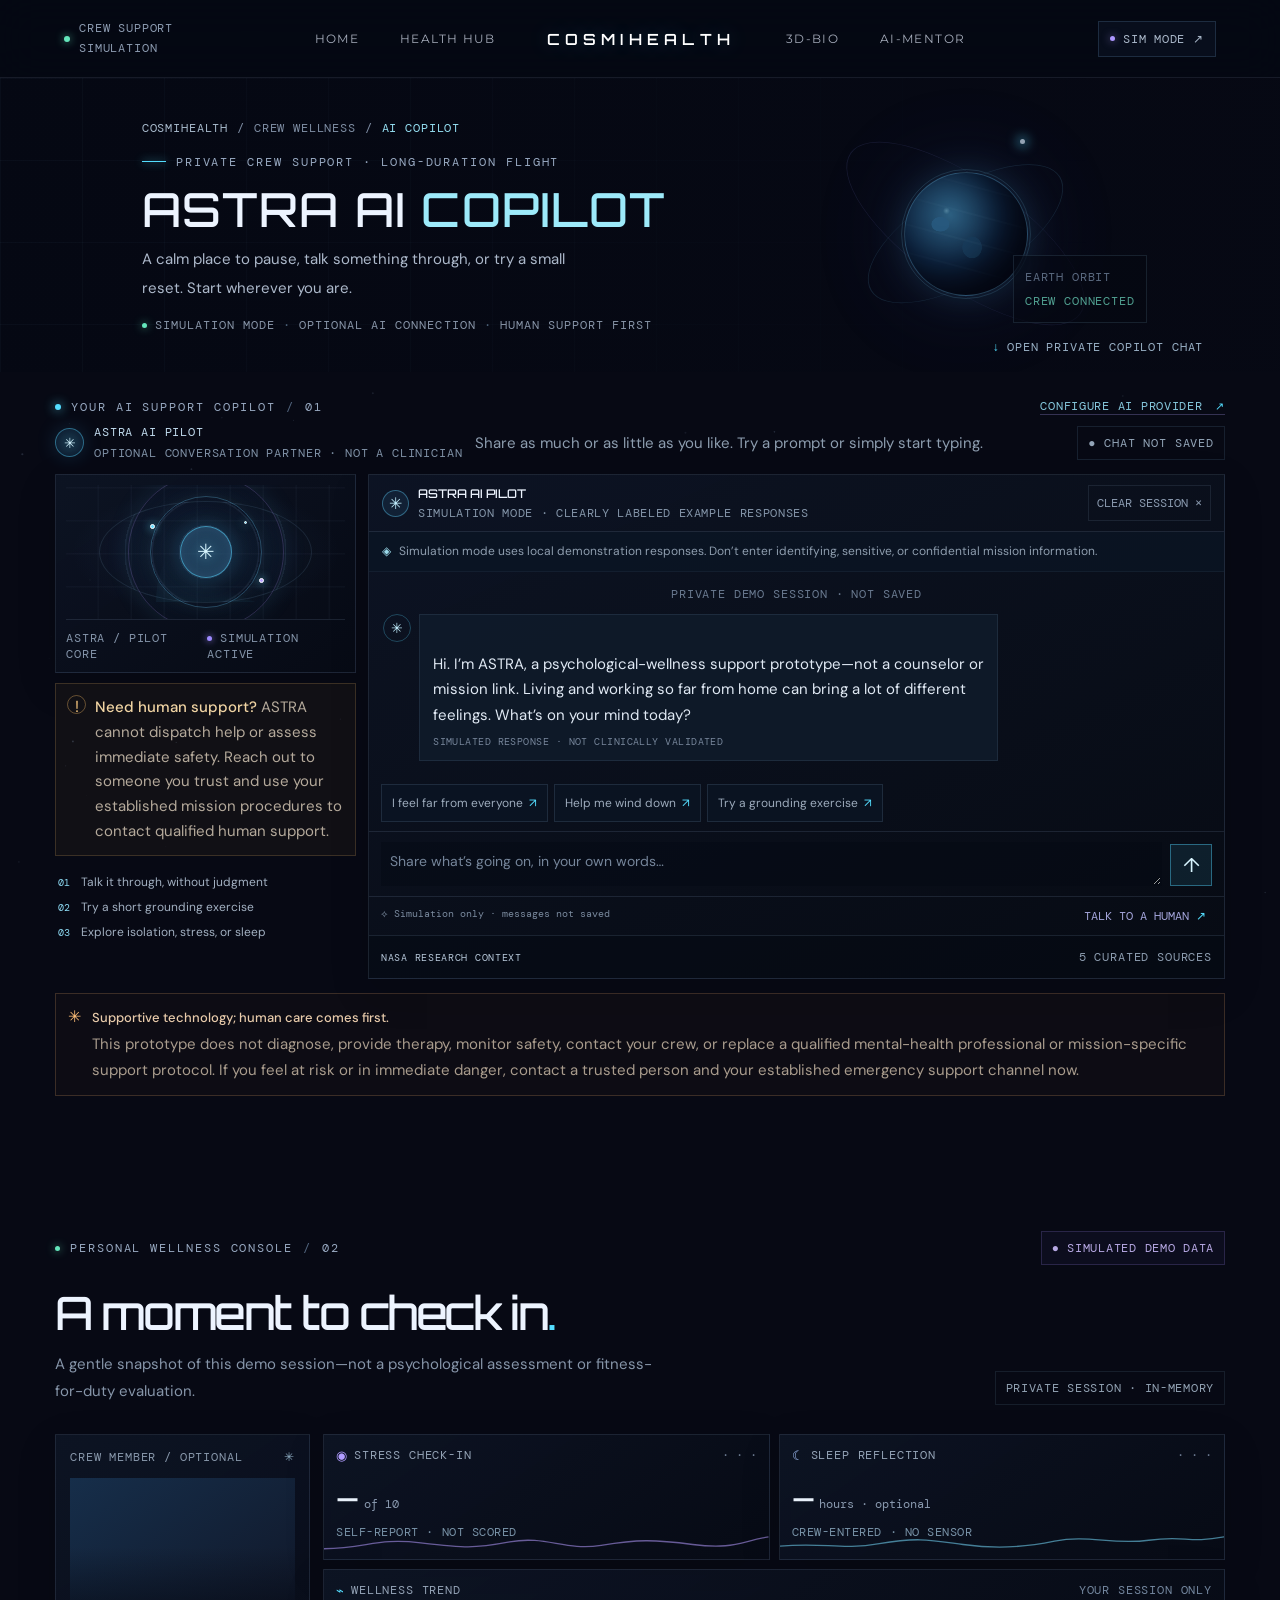
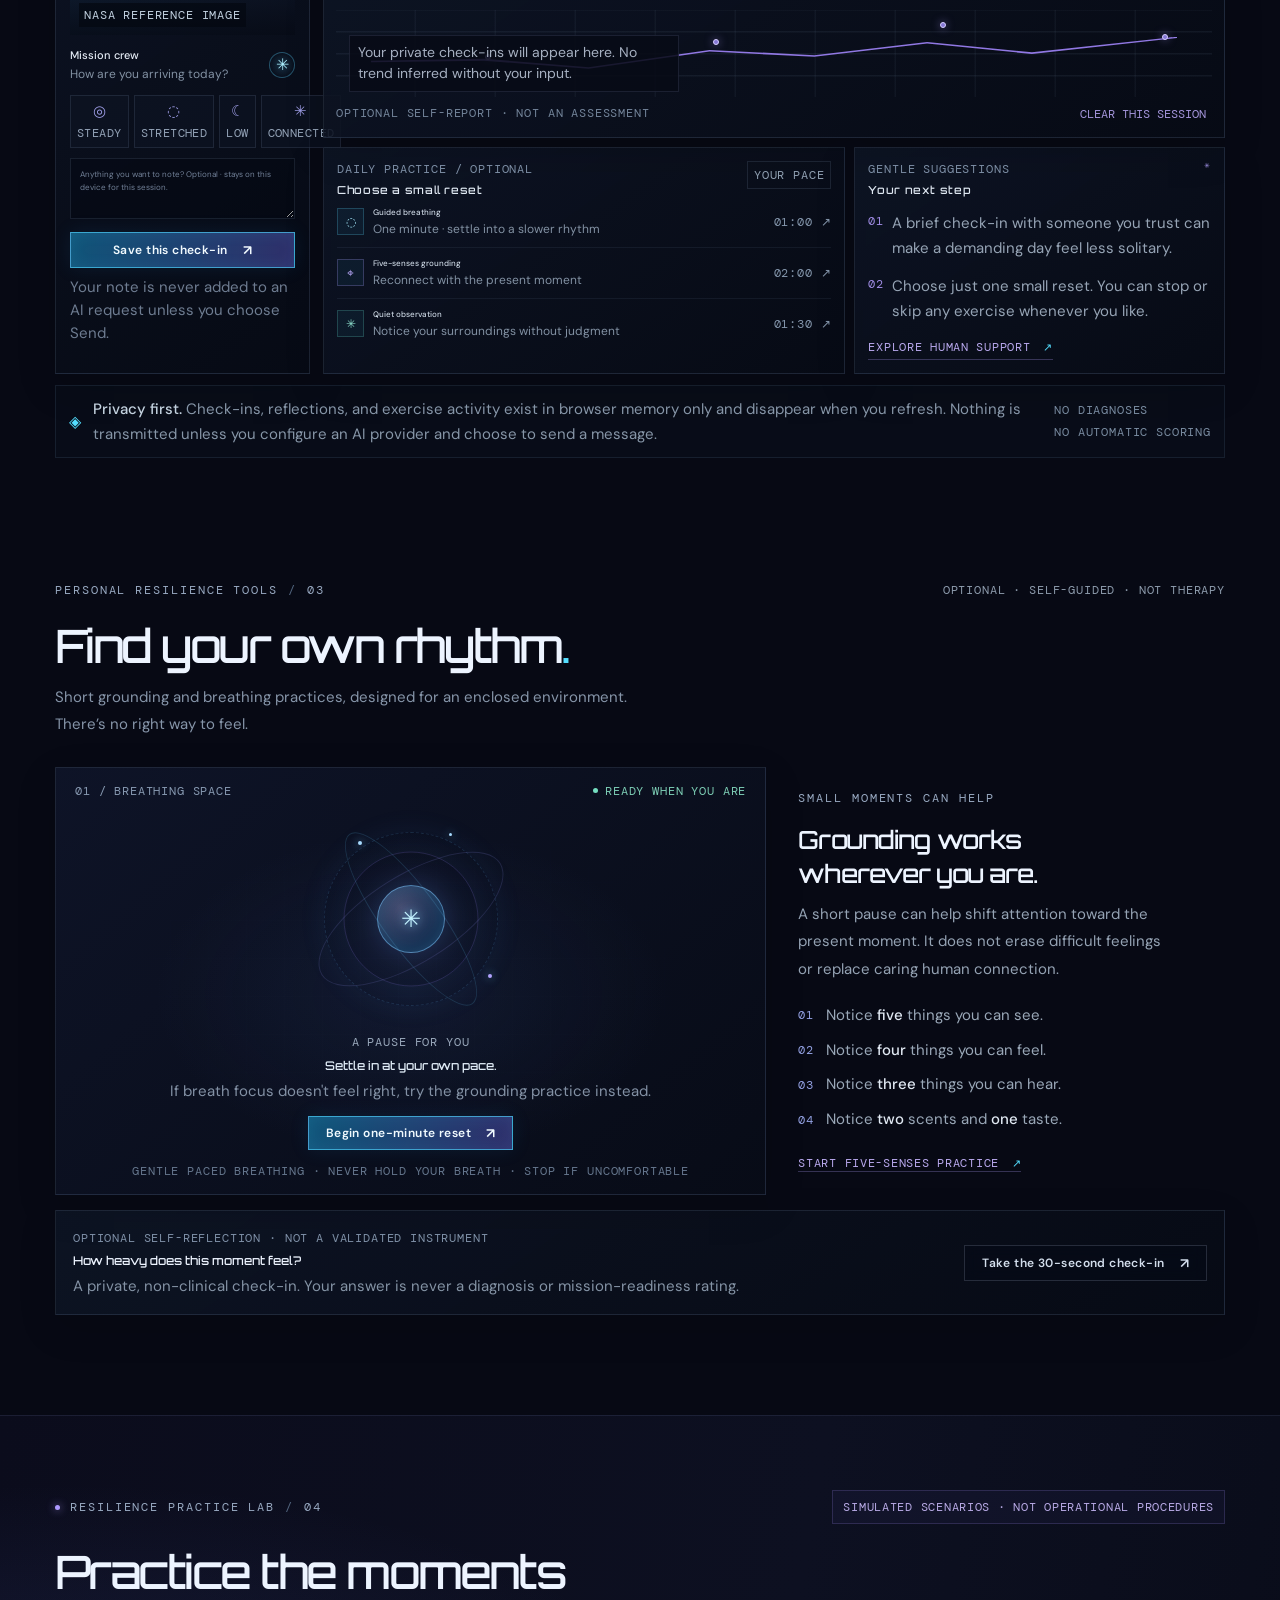
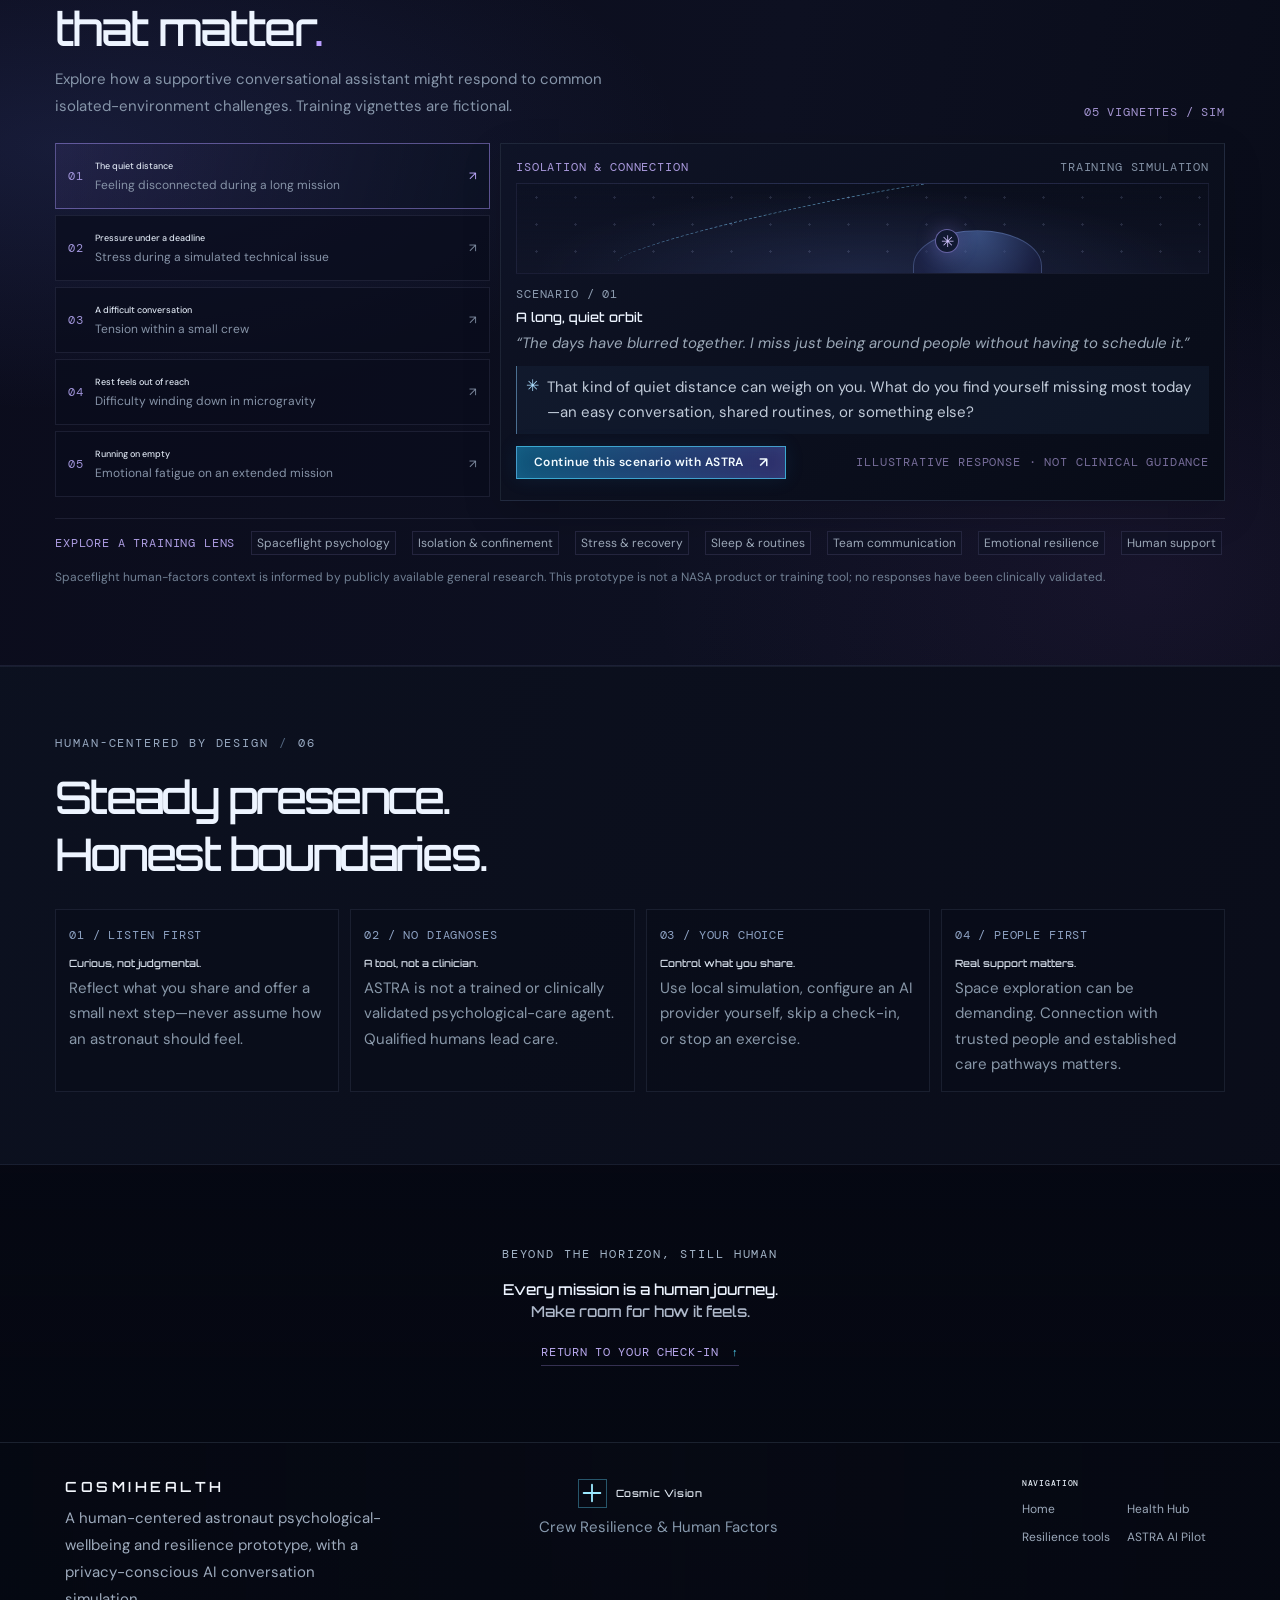
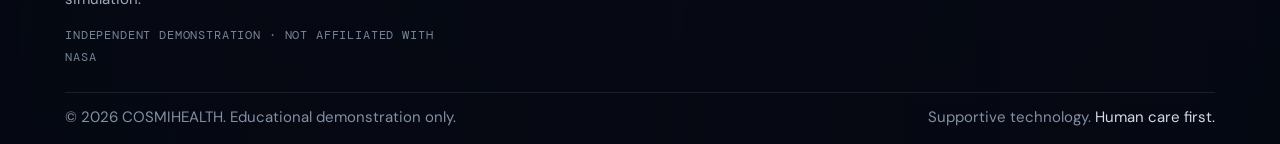
==== ai-men.html @ d3296aca "Add files via upload" ====
<!doctype html>
<html lang="en">
  <head>
    <meta charset="utf-8" />
    <meta name="viewport" content="width=device-width, initial-scale=1" />
    <meta name="theme-color" content="#070914" />
    <meta
      name="description"
      content="COSMIHEALTH — a private, simulation-first astronaut wellbeing and psychological resilience prototype."
    />
    <title>COSMIHEALTH — Crew Resilience Systems</title>
    <link rel="preconnect" href="https://fonts.googleapis.com" />
    <link rel="preconnect" href="https://fonts.gstatic.com" crossorigin />
    <link
      href="https://fonts.googleapis.com/css2?family=DM+Mono:wght@400;500&family=DM+Sans:wght@400;500;600;700&family=Montserrat:wght@400;500;600;700&family=Orbitron:wght@400;500;600;700&display=swap"
      rel="stylesheet"
    />
    <link rel="stylesheet" href="ai-men.css" />
    <script defer src="app.js"></script>
  </head>
  <body>
    <canvas class="starfield" id="starfield" aria-hidden="true"></canvas>
    <header class="topbar">
      <div class="top-status">
        <span class="status-orb"></span><span class="mono">CREW SUPPORT<br />SIMULATION</span>
      </div>
      <nav class="top-nav" aria-label="Main navigation">
        <a href="home.html">Home</a>
        <a href="#section-2">Health Hub</a>
        <a class="brand-logo" href="#section-1" aria-label="COSMIHEALTH home">COSMIHEALTH</a>
        <a href="#hologram">3D-Bio</a>
        <a href="#agents">AI-MENTOR</a>
      </nav>
      <button
        class="api-status"
        id="api-settings"
        type="button"
        aria-label="Configure AI pilot connection"
      >
        <span class="api-status-dot"></span><span id="api-status-text">SIM MODE</span
        ><span class="mono">↗</span>
      </button>
      <button class="menu-toggle" aria-expanded="false" aria-label="Open navigation">☰</button>
    </header>

    <main>
      <section class="hero subpage-hero" id="section-1" aria-labelledby="hero-heading">
        <video
          class="hero-video"
          autoplay
          muted
          loop
          playsinline
          preload="metadata"
          poster="https://images.unsplash.com/photo-1446776811953-b23d57bd21aa?auto=format&amp;fit=crop&amp;w=2200&amp;q=85"
          aria-label="Earth seen from the International Space Station"
        >
          <source
            src="https://images-assets.nasa.gov/video/Earth%20Views%20from%20the%20International%20Space%20Station/Earth%20Views%20from%20the%20International%20Space%20Station~preview.mp4"
            type="video/mp4"
          />
        </video>
        <div class="hero-overlay"></div>
        <div class="hero-grid"></div>
        <div class="hero-copy subpage-hero-copy">
          <div class="hero-breadcrumb mono">
            <a href="#section-1">COSMIHEALTH</a><span>/</span><span>CREW WELLNESS</span
            ><span>/</span><span>AI COPILOT</span>
          </div>
          <div class="eyebrow">
            <span class="eyebrow-line"></span> PRIVATE CREW SUPPORT · LONG-DURATION FLIGHT
          </div>
          <h1 id="hero-heading">ASTRA AI <span>COPILOT</span></h1>
          <p>
            A calm place to pause, talk something through, or try a small reset. Start wherever you
            are.
          </p>
          <div class="hero-disclaimer">
            <span class="tiny-live"></span> SIMULATION MODE <i>·</i> OPTIONAL AI CONNECTION
            <i>·</i> HUMAN SUPPORT FIRST
          </div>
        </div>
        <div class="hero-orbit-art" aria-hidden="true">
          <div class="hero-orbit hero-orbit-a"></div>
          <div class="hero-orbit hero-orbit-b"></div>
          <div class="hero-planet"><span></span></div>
          <i class="hero-satellite"></i>
          <div class="orbit-readout mono">EARTH ORBIT<br /><strong>CREW CONNECTED</strong></div>
        </div>
        <a class="hero-go-chat mono" href="#agents"><span>↓</span> OPEN PRIVATE COPILOT CHAT</a>
      </section>

      <section class="agents-section section-wrap" id="agents" aria-labelledby="agents-heading">
        <div class="section-top">
          <div class="eyebrow">
            <span class="ai-pulse"></span> YOUR AI SUPPORT COPILOT
            <span class="eyebrow-slash">/</span> 01
          </div>
          <button class="text-link api-link" id="configure-ai">
            CONFIGURE AI PROVIDER <span>↗</span>
          </button>
        </div>
        <div class="copilot-heading">
          <div class="pilot-brand">
            <span class="pilot-icon">✳</span
            ><span class="mono"
              >ASTRA AI PILOT <small>OPTIONAL CONVERSATION PARTNER · NOT A CLINICIAN</small></span
            >
          </div>
          <p>Share as much or as little as you like. Try a prompt or simply start typing.</p>
          <span class="mono privacy-badge">● CHAT NOT SAVED</span>
        </div>
        <div class="ai-layout">
          <aside class="ai-aside">
            <div class="ai-visual glass-panel">
              <div class="ai-radar">
                <div class="radar-grid"></div>
                <div class="radar-ring radar-a"></div>
                <div class="radar-ring radar-b"></div>
                <div class="radar-sweep"></div>
                <div class="ai-avatar-core"><span>✳</span></div>
                <i class="radar-ping ping-one"></i><i class="radar-ping ping-two"></i
                ><i class="radar-ping ping-three"></i>
              </div>
              <div class="ai-visual-label">
                <span class="mono">ASTRA / PILOT CORE</span
                ><span class="mono"
                  ><i class="core-dot"></i> <span id="pilot-status">SIMULATION ACTIVE</span></span
                >
              </div>
            </div>
            <div class="support-protocol">
              <span class="protocol-icon">!</span>
              <p>
                <strong>Need human support?</strong> ASTRA cannot dispatch help or assess immediate
                safety. Reach out to someone you trust and use your established mission procedures
                to contact qualified human support.
              </p>
            </div>
            <div class="ai-capabilities">
              <span><i>01</i> Talk it through, without judgment</span
              ><span><i>02</i> Try a short grounding exercise</span
              ><span><i>03</i> Explore isolation, stress, or sleep</span>
            </div>
          </aside>
          <div class="chat-panel glass-panel">
            <div class="chat-header">
              <div class="chat-identity">
                <span class="chat-icon">✳</span
                ><span
                  ><b>ASTRA AI PILOT</b
                  ><small id="chat-mode-label">SIMULATION MODE · SAMPLE RESPONSES</small></span
                >
              </div>
              <button class="history-button" id="clear-chat" type="button" title="Clear chat">
                CLEAR SESSION ×
              </button>
            </div>
            <div class="chat-safety-banner" id="chat-safety-banner">
              <span>◈</span> Local simulation only. Don’t include identifying or confidential
              mission information.
            </div>
            <div
              class="chat-messages"
              id="chat-messages"
              role="log"
              aria-live="polite"
              aria-relevant="additions text"
            >
              <div class="chat-time mono">PRIVATE DEMO SESSION · NOT SAVED</div>
              <div class="chat-message assistant-message">
                <span class="message-avatar">✳</span>
                <div class="message-bubble">
                  <p>
                    Hi. I’m ASTRA, a psychological-wellness support prototype—not a counselor or
                    mission link. Living and working so far from home can bring a lot of different
                    feelings. What’s on your mind today?
                  </p>
                  <span class="message-meta">SIMULATED RESPONSE · NOT CLINICALLY VALIDATED</span>
                </div>
              </div>
            </div>
            <div class="quick-prompts">
              <button type="button" data-prompt="I've been feeling isolated lately.">
                I feel far from everyone <span>↗</span></button
              ><button type="button" data-prompt="I'd like help unwinding before sleep.">
                Help me wind down <span>↗</span></button
              ><button type="button" data-prompt="Can you guide a short grounding exercise?">
                Try a grounding exercise <span>↗</span>
              </button>
            </div>
            <form class="chat-form" id="chat-form">
              <label class="sr-only" for="chat-input">Message the ASTRA AI Pilot</label
              ><textarea
                id="chat-input"
                maxlength="1200"
                rows="1"
                placeholder="Share what’s going on, in your own words…"
                required
              ></textarea
              ><button type="submit" class="send-button" aria-label="Send message">↑</button>
            </form>
            <div class="chat-bottom">
              <span
                >⟡ <span id="provider-disclosure">Simulation only · messages not saved</span></span
              ><button type="button" id="chat-support">TALK TO A HUMAN <span>↗</span></button>
            </div>
            <details class="nasa-library" id="nasa-library">
              <summary>
                <span>NASA RESEARCH CONTEXT</span>
                <span class="nasa-library-count mono">5 CURATED SOURCES</span>
              </summary>
              <p>
                Curated summaries of public NASA research pages, not a live NASA search. Relevant
                sources are shared with your configured AI provider only in live mode. ASTRA is an
                independent prototype, not affiliated with or endorsed by NASA.
              </p>
              <div id="nasa-library-sources" class="nasa-library-sources"></div>
            </details>
          </div>
        </div>
        <div class="care-boundary">
          <span class="care-boundary-icon">✳</span>
          <div>
            <b>Supportive technology; human care comes first.</b>
            <p>
              This prototype does not diagnose, provide therapy, monitor safety, contact your crew,
              or replace a qualified mental-health professional or mission-specific support
              protocol. If you feel at risk or in immediate danger, contact a trusted person and
              your established emergency support channel now.
            </p>
          </div>
        </div>
      </section>

      <section class="overview-section section-wrap" id="section-2" aria-labelledby="hub-heading">
        <div class="section-top">
          <div class="eyebrow">
            <span class="live-pulse"></span> PERSONAL WELLNESS CONSOLE
            <span class="eyebrow-slash">/</span> 02
          </div>
          <span class="demo-chip mono">● SIMULATED DEMO DATA</span>
        </div>
        <div class="heading-row">
          <div>
            <h2 id="hub-heading">A moment to check in<span class="cyan">.</span></h2>
            <p class="section-summary">
              A gentle snapshot of this demo session—not a psychological assessment or
              fitness-for-duty evaluation.
            </p>
          </div>
          <span class="record-badge mono">PRIVATE SESSION · IN-MEMORY</span>
        </div>

        <div class="dashboard">
          <aside class="crew-panel glass-panel">
            <div class="panel-top">
              <span class="mono">CREW MEMBER / OPTIONAL</span><span class="crosshair">✳</span>
            </div>
            <div class="crew-photo">
              <img
                src="https://images-assets.nasa.gov/image/iss072e189112/iss072e189112~large.jpg"
                alt="NASA reference image of an astronaut aboard the International Space Station"
                loading="lazy"
              /><span class="photo-credit mono">NASA REFERENCE IMAGE</span>
            </div>
            <div class="crew-caption">
              <div><b>Mission crew</b><span>How are you arriving today?</span></div>
              <span class="crew-token">✳</span>
            </div>
            <div class="mood-picker" role="group" aria-label="Optional private mood check-in">
              <button
                type="button"
                data-mood="steady"
                aria-pressed="false"
                aria-label="Feeling steady"
              >
                <span>◎</span><small>STEADY</small>
              </button>
              <button
                type="button"
                data-mood="stretched"
                aria-pressed="false"
                aria-label="Feeling stretched"
              >
                <span>◌</span><small>STRETCHED</small>
              </button>
              <button type="button" data-mood="low" aria-pressed="false" aria-label="Feeling low">
                <span>☾</span><small>LOW</small>
              </button>
              <button
                type="button"
                data-mood="connected"
                aria-pressed="false"
                aria-label="Feeling connected"
              >
                <span>✳</span><small>CONNECTED</small>
              </button>
            </div>
            <label class="sr-only" for="checkin-note">Optional note for this session</label>
            <textarea
              class="checkin-note"
              id="checkin-note"
              maxlength="160"
              placeholder="Anything you want to note? Optional · stays on this device for this session."
            ></textarea>
            <button class="button button-main checkin-submit" id="save-checkin" type="button">
              Save this check-in <span>↗</span>
            </button>
            <p class="panel-footnote">
              Your note is never added to an AI request unless you choose Send.
            </p>
          </aside>

          <div class="dashboard-main">
            <div class="metric-grid">
              <article class="metric-card">
                <div class="metric-top">
                  <span class="metric-icon violet">◉</span><span class="mono">STRESS CHECK-IN</span
                  ><span class="metric-menu">· · ·</span>
                </div>
                <div class="metric-reading">
                  <strong id="stress-reading">—</strong><span>of 10</span>
                </div>
                <div class="metric-status" id="stress-status">SELF-REPORT · NOT SCORED</div>
                <div class="metric-spark spark-violet">
                  <svg viewBox="0 0 170 34" preserveAspectRatio="none" aria-hidden="true">
                    <path
                      d="M0 22 C17 21 20 9 37 15 S57 22 71 14 S92 25 106 18 S126 11 141 17 S159 14 170 8"
                    />
                  </svg>
                </div>
              </article>
              <article class="metric-card">
                <div class="metric-top">
                  <span class="metric-icon cyan">☾</span><span class="mono">SLEEP REFLECTION</span
                  ><span class="metric-menu">· · ·</span>
                </div>
                <div class="metric-reading">
                  <strong id="sleep-reading">—</strong><span>hours · optional</span>
                </div>
                <div class="metric-status">CREW-ENTERED · NO SENSOR</div>
                <div class="metric-spark">
                  <svg viewBox="0 0 170 34" preserveAspectRatio="none" aria-hidden="true">
                    <path
                      d="M0 19 C17 14 23 24 38 16 S58 12 70 17 S92 21 105 13 S127 18 141 12 S156 16 170 8"
                    />
                  </svg>
                </div>
              </article>
              <article class="metric-card metric-card-wide">
                <div class="metric-top">
                  <span class="metric-icon aqua">⌁</span><span class="mono">WELLNESS TREND</span
                  ><span class="mono metric-label">YOUR SESSION ONLY</span>
                </div>
                <div class="wellness-graphic">
                  <span class="trend-line"></span><span class="trend-point point-1"></span
                  ><span class="trend-point point-2"></span><span class="trend-point point-3"></span
                  ><span class="trend-point point-4"></span
                  ><svg
                    class="checkin-trend-svg"
                    viewBox="0 0 100 48"
                    preserveAspectRatio="none"
                    role="img"
                    aria-label="Optional self-reported reflection over this session"
                  ></svg>
                  <div class="trend-empty" id="trend-empty">
                    Your private check-ins will appear here. No trend inferred without your input.
                  </div>
                  <div
                    class="mood-history"
                    id="mood-history"
                    aria-label="Your optional check-in history this session"
                  ></div>
                </div>
                <div class="trend-footer mono">
                  <span>OPTIONAL SELF-REPORT · NOT AN ASSESSMENT</span
                  ><button type="button" id="clear-checkins">CLEAR THIS SESSION</button>
                </div>
              </article>
            </div>
            <div class="dashboard-bottom">
              <article class="glass-panel exercise-card">
                <div class="panel-top">
                  <div>
                    <span class="mono small-kicker">DAILY PRACTICE / OPTIONAL</span>
                    <h3>Choose a small reset</h3>
                  </div>
                  <span class="exercise-day mono">YOUR PACE</span>
                </div>
                <button class="exercise-row" data-exercise="breathing">
                  <span class="exercise-symbol breathing-symbol">◌</span
                  ><span
                    ><b>Guided breathing</b
                    ><small>One minute · settle into a slower rhythm</small></span
                  ><span class="exercise-time mono">01:00 ↗</span></button
                ><button class="exercise-row" data-exercise="grounding">
                  <span class="exercise-symbol grounding-symbol">⌖</span
                  ><span
                    ><b>Five-senses grounding</b
                    ><small>Reconnect with the present moment</small></span
                  ><span class="exercise-time mono">02:00 ↗</span></button
                ><button class="exercise-row" data-exercise="mindful">
                  <span class="exercise-symbol mindful-symbol">✳</span
                  ><span
                    ><b>Quiet observation</b
                    ><small>Notice your surroundings without judgment</small></span
                  ><span class="exercise-time mono">01:30 ↗</span>
                </button>
              </article>
              <article class="glass-panel rec-card">
                <div class="panel-top">
                  <div>
                    <span class="mono small-kicker">GENTLE SUGGESTIONS</span>
                    <h3>Your next step</h3>
                  </div>
                  <span class="recommend-icon">✳</span>
                </div>
                <div class="recommend-item">
                  <span class="recommend-index mono">01</span>
                  <p>
                    A brief check-in with someone you trust can make a demanding day feel less
                    solitary.
                  </p>
                </div>
                <div class="recommend-item">
                  <span class="recommend-index mono">02</span>
                  <p>
                    Choose just one small reset. You can stop or skip any exercise whenever you
                    like.
                  </p>
                </div>
                <button class="text-link" data-action="support">
                  EXPLORE HUMAN SUPPORT <span>↗</span>
                </button>
              </article>
            </div>
          </div>
        </div>
        <div class="privacy-bar">
          <span class="privacy-icon">◈</span>
          <p>
            <strong>Privacy first.</strong> Check-ins, reflections, and exercise activity exist in
            browser memory only and disappear when you refresh. Nothing is transmitted unless you
            configure an AI provider and choose to send a message.
          </p>
          <span class="mono">NO DIAGNOSES<br />NO AUTOMATIC SCORING</span>
        </div>
      </section>

      <section class="hologram-section section-wrap" id="hologram" aria-labelledby="tools-heading">
        <div class="section-top">
          <div class="eyebrow">
            PERSONAL RESILIENCE TOOLS <span class="eyebrow-slash">/</span> 03
          </div>
          <span class="mono demo-note">OPTIONAL · SELF-GUIDED · NOT THERAPY</span>
        </div>
        <div class="heading-row">
          <div>
            <h2 id="tools-heading">Find your own rhythm<span class="cyan">.</span></h2>
            <p class="section-summary">
              Short grounding and breathing practices, designed for an enclosed environment. There’s
              no right way to feel.
            </p>
          </div>
        </div>
        <div class="tool-layout">
          <article class="breathing-stage glass-panel" id="breathing-stage">
            <div class="stage-label mono">
              <span>01 / BREATHING SPACE</span
              ><span class="stage-live"><i></i> READY WHEN YOU ARE</span>
            </div>
            <div class="breath-visual" id="breath-visual" aria-hidden="true">
              <div class="breath-ring ring-outer"></div>
              <div class="breath-ring ring-mid"></div>
              <div class="breath-core"><span class="breath-symbol">✳</span></div>
              <div class="breath-orbit breath-orbit-one"></div>
              <div class="breath-orbit breath-orbit-two"></div>
              <span class="breath-star star-one"></span><span class="breath-star star-two"></span
              ><span class="breath-star star-three"></span>
            </div>
            <div class="breath-guidance" aria-live="polite">
              <span class="mono" id="breath-phase">A PAUSE FOR YOU</span
              ><strong id="breath-instruction">Settle in at your own pace.</strong>
              <p id="breath-detail">
                If breath focus doesn't feel right, try the grounding practice instead.
              </p>
            </div>
            <div class="stage-controls">
              <button class="button button-main" id="breath-start">
                Begin one-minute reset <span>↗</span></button
              ><button class="button button-ghost hidden" id="breath-stop">
                End practice <span>×</span>
              </button>
            </div>
            <p class="stage-note mono">
              GENTLE PACED BREATHING · NEVER HOLD YOUR BREATH · STOP IF UNCOMFORTABLE
            </p>
          </article>
          <article class="exercise-info">
            <div class="eyebrow">SMALL MOMENTS CAN HELP</div>
            <h3>Grounding works<br />wherever you are.</h3>
            <p>
              A short pause can help shift attention toward the present moment. It does not erase
              difficult feelings or replace caring human connection.
            </p>
            <div class="grounding-steps">
              <div>
                <span class="mono">01</span>
                <p>Notice <b>five</b> things you can see.</p>
              </div>
              <div>
                <span class="mono">02</span>
                <p>Notice <b>four</b> things you can feel.</p>
              </div>
              <div>
                <span class="mono">03</span>
                <p>Notice <b>three</b> things you can hear.</p>
              </div>
              <div>
                <span class="mono">04</span>
                <p>Notice <b>two</b> scents and <b>one</b> taste.</p>
              </div>
            </div>
            <button class="text-link" data-exercise="grounding">
              START FIVE-SENSES PRACTICE <span>↗</span>
            </button>
          </article>
        </div>
        <div class="selfcheck-card glass-panel">
          <div>
            <span class="mono small-kicker"
              >OPTIONAL SELF-REFLECTION · NOT A VALIDATED INSTRUMENT</span
            >
            <h3>How heavy does this moment feel?</h3>
            <p>
              A private, non-clinical check-in. Your answer is never a diagnosis or
              mission-readiness rating.
            </p>
          </div>
          <button class="button button-ghost" id="open-selfcheck">
            Take the 30-second check-in <span>↗</span>
          </button>
        </div>
      </section>

      <section class="training-section" id="training">
        <div class="training-bg"></div>
        <div class="section-wrap training-content">
          <div class="section-top">
            <div class="eyebrow">
              <span class="live-pulse violet-pulse"></span> RESILIENCE PRACTICE LAB
              <span class="eyebrow-slash">/</span> 04
            </div>
            <span class="mono demo-chip">SIMULATED SCENARIOS · NOT OPERATIONAL PROCEDURES</span>
          </div>
          <div class="heading-row">
            <div>
              <h2>Practice the moments<br />that matter<span class="lavender">.</span></h2>
              <p class="section-summary">
                Explore how a supportive conversational assistant might respond to common
                isolated-environment challenges. Training vignettes are fictional.
              </p>
            </div>
            <span class="mono training-count">05 VIGNETTES / SIM</span>
          </div>
          <div class="training-layout">
            <div
              class="scenario-list"
              role="tablist"
              aria-label="Choose a simulated training scenario"
            >
              <button
                class="scenario-card selected"
                role="tab"
                aria-selected="true"
                data-scenario="isolation"
              >
                <span class="scenario-num mono">01</span
                ><span class="scenario-main"
                  ><b>The quiet distance</b
                  ><small>Feeling disconnected during a long mission</small></span
                ><span class="scenario-arrow">↗</span>
              </button>
              <button
                class="scenario-card"
                role="tab"
                aria-selected="false"
                data-scenario="emergency"
              >
                <span class="scenario-num mono">02</span
                ><span class="scenario-main"
                  ><b>Pressure under a deadline</b
                  ><small>Stress during a simulated technical issue</small></span
                ><span class="scenario-arrow">↗</span>
              </button>
              <button
                class="scenario-card"
                role="tab"
                aria-selected="false"
                data-scenario="conflict"
              >
                <span class="scenario-num mono">03</span
                ><span class="scenario-main"
                  ><b>A difficult conversation</b><small>Tension within a small crew</small></span
                ><span class="scenario-arrow">↗</span>
              </button>
              <button class="scenario-card" role="tab" aria-selected="false" data-scenario="sleep">
                <span class="scenario-num mono">04</span
                ><span class="scenario-main"
                  ><b>Rest feels out of reach</b
                  ><small>Difficulty winding down in microgravity</small></span
                ><span class="scenario-arrow">↗</span>
              </button>
              <button
                class="scenario-card"
                role="tab"
                aria-selected="false"
                data-scenario="fatigue"
              >
                <span class="scenario-num mono">05</span
                ><span class="scenario-main"
                  ><b>Running on empty</b
                  ><small>Emotional fatigue on an extended mission</small></span
                ><span class="scenario-arrow">↗</span>
              </button>
            </div>
            <article
              class="scenario-detail glass-panel"
              id="scenario-detail"
              role="tabpanel"
              aria-live="polite"
            >
              <div class="scenario-detail-top mono">
                <span id="scenario-tag">ISOLATION & CONNECTION</span
                ><span>TRAINING SIMULATION</span>
              </div>
              <div class="scenario-illustration">
                <span class="scenario-planet"></span><span class="scenario-signal"></span
                ><span class="scenario-person">✳</span>
              </div>
              <div class="scenario-text">
                <span class="mono">SCENARIO / <span id="scenario-number">01</span></span>
                <h3 id="scenario-title">A long, quiet orbit</h3>
                <p id="scenario-description">
                  “The days have blurred together. I miss just being around people without having to
                  schedule it.”
                </p>
              </div>
              <div class="response-preview">
                <span class="assistant-mark">✳</span>
                <p id="scenario-response">
                  That kind of quiet distance can weigh on you. What do you find yourself missing
                  most today—an easy conversation, shared routines, or something else?
                </p>
              </div>
              <div class="scenario-actions">
                <button class="button button-main" id="try-scenario">
                  Continue this scenario with ASTRA <span>↗</span></button
                ><span class="mono scenario-warning"
                  >ILLUSTRATIVE RESPONSE · NOT CLINICAL GUIDANCE</span
                >
              </div>
            </article>
          </div>
          <div class="training-topics">
            <span class="mono">EXPLORE A TRAINING LENS</span
            ><button type="button" data-topic="spaceflight">Spaceflight psychology</button
            ><button type="button" data-topic="isolation">Isolation &amp; confinement</button
            ><button type="button" data-topic="stress">Stress &amp; recovery</button
            ><button type="button" data-topic="sleep">Sleep &amp; routines</button
            ><button type="button" data-topic="team">Team communication</button
            ><button type="button" data-topic="resilience">Emotional resilience</button
            ><button type="button" data-topic="support">Human support</button>
          </div>
          <p class="training-citation">
            Spaceflight human-factors context is informed by publicly available general research.
            This prototype is not a NASA product or training tool; no responses have been clinically
            validated.
          </p>
        </div>
      </section>

      <section class="principles-section">
        <div class="section-wrap principles-wrap">
          <div class="eyebrow">
            HUMAN-CENTERED BY DESIGN <span class="eyebrow-slash">/</span> 06
          </div>
          <h2>Steady presence.<br />Honest boundaries.</h2>
          <div class="principles-grid">
            <article>
              <span class="mono">01 / LISTEN FIRST</span>
              <h3>Curious, not judgmental.</h3>
              <p>
                Reflect what you share and offer a small next step—never assume how an astronaut
                should feel.
              </p>
            </article>
            <article>
              <span class="mono">02 / NO DIAGNOSES</span>
              <h3>A tool, not a clinician.</h3>
              <p>
                ASTRA is not a trained or clinically validated psychological-care agent. Qualified
                humans lead care.
              </p>
            </article>
            <article>
              <span class="mono">03 / YOUR CHOICE</span>
              <h3>Control what you share.</h3>
              <p>
                Use local simulation, configure an AI provider yourself, skip a check-in, or stop an
                exercise.
              </p>
            </article>
            <article>
              <span class="mono">04 / PEOPLE FIRST</span>
              <h3>Real support matters.</h3>
              <p>
                Space exploration can be demanding. Connection with trusted people and established
                care pathways matters.
              </p>
            </article>
          </div>
        </div>
      </section>

      <section class="mission-close">
        <div class="mission-close-bg"></div>
        <div>
          <span class="eyebrow">BEYOND THE HORIZON, STILL HUMAN</span>
          <p>Every mission is a human journey.<br /><span>Make room for how it feels.</span></p>
          <a href="#section-2" class="text-link">RETURN TO YOUR CHECK-IN <span>↑</span></a>
        </div>
      </section>
    </main>

    <footer class="site-footer">
      <video
        class="footer-bg-media"
        autoplay
        muted
        loop
        playsinline
        preload="none"
        poster="https://images.unsplash.com/photo-1462331940025-496dfbfc7564?auto=format&amp;fit=crop&amp;w=2022&amp;q=85"
        aria-label="NASA imagery of Earth from orbit"
      >
        <source
          src="https://images-assets.nasa.gov/video/Earth%20Views%20from%20the%20International%20Space%20Station/Earth%20Views%20from%20the%20International%20Space%20Station~small.mp4"
          type="video/mp4"
        />
      </video>
      <div class="footer-dark-overlay"></div>
      <div class="footer-container">
        <div class="footer-content-row">
          <div class="footer-col footer-left">
            <h3 class="footer-logo">COSMIHEALTH</h3>
            <p class="footer-desc">
              A human-centered astronaut psychological-wellbeing and resilience prototype, with a
              privacy-conscious AI conversation simulation.
            </p>
            <span class="footer-unaffiliated mono"
              >INDEPENDENT DEMONSTRATION · NOT AFFILIATED WITH NASA</span
            >
          </div>
          <div class="footer-col footer-center">
            <div class="footer-emblem">
              <div class="medical-star-icon">
                <svg
                  width="20"
                  height="20"
                  viewBox="0 0 24 24"
                  fill="none"
                  stroke="currentColor"
                  stroke-width="2.2"
                  stroke-linecap="round"
                  stroke-linejoin="round"
                  aria-hidden="true"
                >
                  <path d="M12 2v20M2 12h20"></path>
                </svg>
              </div>
              <span class="emblem-title">Cosmic Vision</span>
            </div>
            <p class="emblem-sub">Crew Resilience &amp; Human Factors</p>
          </div>
          <div class="footer-col footer-right">
            <div class="footer-nav-group">
              <h4>Navigation</h4>
              <ul>
                <li><a href="#section-1">Home</a></li>
                <li><a href="#section-2">Health Hub</a></li>
                <li><a href="#hologram">Resilience tools</a></li>
                <li><a href="#agents">ASTRA AI Pilot</a></li>
              </ul>
            </div>
          </div>
        </div>
        <div class="footer-divider"></div>
        <div class="footer-bottom-row">
          <p class="footer-copy">&copy; 2026 COSMIHEALTH. Educational demonstration only.</p>
          <p class="footer-team">Supportive technology. <span>Human care first.</span></p>
        </div>
      </div>
    </footer>

    <dialog class="app-dialog" id="app-dialog" aria-labelledby="dialog-title">
      <div class="dialog-top">
        <span class="dialog-kicker mono" id="dialog-kicker">OPTIONAL PRACTICE</span
        ><button class="dialog-close" type="button" aria-label="Close dialog">×</button>
      </div>
      <div id="dialog-content"></div>
    </dialog>
    <div class="toast-region" id="toast-region" aria-live="polite"></div>
  </body>
</html>
---- ai-men.css ----
:root {
  color-scheme: dark;
  --void: #070914;
  --navy: #0a1020;
  --panel: rgba(13, 19, 34, 0.82);
  --cyan: #54deff;
  --blue: #70a9ff;
  --violet: #ad97ff;
  --purple: #7d68d1;
  --ink: #edf4ff;
  --muted: #91a1b5;
  --quiet: #61728a;
  --line: rgba(161, 192, 230, 0.13);
  --mono: "DM Mono", monospace;
  --display: "Orbitron", sans-serif;
  --body: "DM Sans", sans-serif;
}

* {
  box-sizing: border-box;
}
html {
  scroll-behavior: smooth;
  scroll-padding-top: 85px;
  background: var(--void);
}
body {
  margin: 0;
  background: var(--void);
  color: var(--ink);
  font-family: var(--body);
  font-size: 14px;
  -webkit-font-smoothing: antialiased;
}
button,
textarea,
input {
  font: inherit;
}
button,
a {
  -webkit-tap-highlight-color: transparent;
}
button {
  color: inherit;
}
a {
  color: inherit;
  text-decoration: none;
}
::selection {
  color: var(--void);
  background: var(--cyan);
}
.mono {
  font-family: var(--mono);
  letter-spacing: 0.07em;
}
.sr-only {
  position: absolute;
  width: 1px;
  height: 1px;
  padding: 0;
  margin: -1px;
  overflow: hidden;
  clip: rect(0, 0, 0, 0);
  white-space: nowrap;
  border: 0;
}
.hidden {
  display: none !important;
}
.starfield {
  position: fixed;
  inset: 0;
  z-index: 0;
  width: 100%;
  height: 100%;
  opacity: 0.35;
  pointer-events: none;
}
main,
footer,
.topbar {
  position: relative;
  z-index: 1;
}

/* Navigation */
.topbar {
  position: fixed;
  z-index: 30;
  top: 0;
  display: grid;
  width: 100%;
  height: 78px;
  grid-template-columns: 1fr auto 1fr;
  align-items: center;
  padding: 0 clamp(20px, 5vw, 72px);
  border-bottom: 1px solid rgba(207, 228, 255, 0.09);
  background: rgba(5, 8, 19, 0.76);
  backdrop-filter: blur(20px);
  transition:
    height 0.25s,
    background 0.25s;
}
.topbar.scrolled {
  height: 66px;
  background: rgba(5, 8, 19, 0.96);
}
.top-status {
  display: flex;
  align-items: center;
  gap: 9px;
  color: #8c9bb0;
  font-size: 12px;
  line-height: 1.65;
}
.status-orb,
.tiny-live,
.live-pulse,
.core-dot {
  width: 6px;
  height: 6px;
  flex: none;
  border-radius: 50%;
  background: #64e6bb;
  box-shadow: 0 0 9px rgba(100, 230, 187, 0.75);
  animation: status-glow 2.4s infinite;
}
.top-nav {
  display: flex;
  justify-content: center;
  align-items: center;
  gap: clamp(18px, 3.2vw, 46px);
  font-family: "Montserrat", sans-serif;
  font-size: 9px;
  letter-spacing: 0.15em;
  text-transform: uppercase;
}
.top-nav > a:not(.brand-logo) {
  position: relative;
  color: rgba(231, 240, 255, 0.71);
  transition: color 0.2s;
}
.top-nav > a:not(.brand-logo):hover {
  color: var(--cyan);
}
.top-nav > a:not(.brand-logo)::after {
  position: absolute;
  right: 0;
  bottom: -7px;
  left: 0;
  height: 1px;
  content: "";
  background: var(--cyan);
  transform: scaleX(0);
  transform-origin: left;
  transition: transform 0.24s;
}
.top-nav > a:not(.brand-logo):hover::after {
  transform: scaleX(1);
}
.brand-logo {
  margin: 0 10px;
  color: #fff;
  font: 600 clamp(12px, 1.2vw, 17px) var(--display);
  letter-spacing: 0.34em;
  text-shadow: 0 0 21px rgba(81, 211, 255, 0.32);
  white-space: nowrap;
}
.api-status {
  display: inline-flex;
  min-width: max-content;
  justify-self: end;
  align-items: center;
  gap: 8px;
  padding: 9px 11px;
  border: 1px solid rgba(118, 166, 209, 0.2);
  background: rgba(10, 17, 31, 0.75);
  color: #aab8ca;
  font: 7px var(--mono);
  letter-spacing: 0.06em;
  cursor: pointer;
  transition:
    border-color 0.2s,
    color 0.2s;
}
.api-status:hover {
  border-color: rgba(83, 219, 255, 0.55);
  color: var(--ink);
}
.api-status-dot {
  width: 5px;
  height: 5px;
  border-radius: 50%;
  background: var(--violet);
  box-shadow: 0 0 8px rgba(173, 151, 255, 0.7);
}
.api-status.connected .api-status-dot {
  background: #64e6bb;
  box-shadow: 0 0 8px #64e6bb;
}
.menu-toggle {
  display: none;
}

/* Landing hero and orbital details */
.hero {
  position: relative;
  display: flex;
  min-height: min(940px, 100svh);
  height: 820px;
  align-items: center;
  overflow: hidden;
  isolation: isolate;
  background: #070914
    url("https://images.unsplash.com/photo-1446776811953-b23d57bd21aa?auto=format&fit=crop&w=2200&q=85")
    center 55% / cover;
}
.hero-video {
  position: absolute;
  z-index: -3;
  inset: 0;
  width: 100%;
  height: 100%;
  object-fit: cover;
  opacity: 0.56;
}
.hero-overlay {
  position: absolute;
  z-index: -2;
  inset: 0;
  background:
    linear-gradient(
      90deg,
      rgba(5, 8, 19, 0.96) 1%,
      rgba(5, 8, 19, 0.85) 32%,
      rgba(5, 8, 19, 0.38) 70%,
      rgba(5, 8, 19, 0.23)
    ),
    linear-gradient(
      0deg,
      var(--void) 0%,
      transparent 28%,
      rgba(5, 8, 19, 0.1) 78%,
      rgba(5, 8, 19, 0.36)
    );
}
.hero-grid {
  position: absolute;
  z-index: -1;
  inset: 0;
  background:
    linear-gradient(rgba(147, 199, 236, 0.035) 1px, transparent 1px),
    linear-gradient(90deg, rgba(147, 199, 236, 0.035) 1px, transparent 1px);
  background-size: 82px 82px;
  mask-image: linear-gradient(90deg, #000, transparent 90%);
}
.hero-copy {
  position: relative;
  width: min(1150px, 100%);
  margin: 45px auto 0;
  padding: 0 35px;
  animation: appear 0.9s cubic-bezier(0.16, 1, 0.3, 1) both;
}
.eyebrow {
  display: flex;
  align-items: center;
  gap: 10px;
  color: #98a9c1;
  font: 8px var(--mono);
  letter-spacing: 0.16em;
}
.eyebrow-line {
  width: 24px;
  height: 1px;
  background: var(--cyan);
  box-shadow: 0 0 8px var(--cyan);
}
.hero-label {
  display: flex;
  gap: 14px;
  margin-top: 37px;
  color: #8394ac;
  font-size: 12px;
}
.hero-label span + span {
  padding-left: 14px;
  border-left: 1px solid rgba(139, 173, 206, 0.23);
  color: #78cee0;
}
.hero h1 {
  margin: 20px 0 19px;
  font: 500 clamp(43px, 6vw, 78px)/1.2 var(--display);
  letter-spacing: -0.06em;
}
.hero h1 span {
  color: #9eacc2;
}
.hero-copy > p {
  max-width: 470px;
  margin: 0;
  color: #adb9cb;
  font-size: 13px;
  line-height: 1.9;
}
.hero-actions {
  display: flex;
  flex-wrap: wrap;
  gap: 12px;
  margin-top: 30px;
}
.button {
  display: inline-flex;
  min-height: 45px;
  align-items: center;
  justify-content: center;
  gap: 15px;
  padding: 0 17px;
  border: 1px solid transparent;
  font-size: 9px;
  font-weight: 600;
  letter-spacing: 0.035em;
  cursor: pointer;
  transition:
    transform 0.2s,
    border-color 0.2s,
    background 0.2s,
    box-shadow 0.2s;
}
.button:hover {
  transform: translateY(-2px);
}
.button span {
  font-size: 14px;
}
.button-main {
  border-color: rgba(81, 214, 255, 0.65);
  background: linear-gradient(105deg, rgba(16, 92, 130, 0.92), rgba(61, 58, 135, 0.74));
  color: #f2fbff;
  box-shadow:
    inset 0 0 15px rgba(75, 204, 255, 0.1),
    0 0 20px rgba(41, 143, 226, 0.1);
}
.button-main:hover {
  border-color: #9beaff;
  box-shadow: 0 0 22px rgba(76, 195, 255, 0.22);
}
.button-ghost {
  border-color: rgba(194, 215, 240, 0.17);
  background: rgba(6, 11, 24, 0.45);
  color: #d3deec;
  backdrop-filter: blur(7px);
}
.button-ghost:hover {
  border-color: rgba(83, 219, 255, 0.42);
  background: rgba(60, 170, 223, 0.08);
}
.hero-disclaimer {
  display: flex;
  flex-wrap: wrap;
  align-items: center;
  gap: 8px;
  margin-top: 41px;
  color: #8794a7;
  font: 7px var(--mono);
  letter-spacing: 0.085em;
}
.hero-disclaimer i {
  color: #4f657c;
  font-style: normal;
}
.tiny-live {
  width: 5px;
  height: 5px;
}
.hero-orbit-art {
  position: absolute;
  top: 51%;
  right: 11%;
  width: min(440px, 38vw);
  aspect-ratio: 1;
  pointer-events: none;
  transform: translateY(-50%);
}
.hero-orbit {
  position: absolute;
  inset: 9%;
  border: 1px solid rgba(110, 198, 246, 0.2);
  border-radius: 50%;
  transform: rotate(-31deg) scaleY(0.42);
}
.hero-orbit-b {
  inset: -2%;
  border-color: rgba(144, 146, 247, 0.18);
  transform: rotate(35deg) scaleY(0.38);
}
.hero-planet {
  position: absolute;
  inset: 27%;
  border: 1px solid rgba(126, 212, 255, 0.35);
  border-radius: 50%;
  background:
    radial-gradient(circle at 34% 31%, rgba(157, 229, 255, 0.58), transparent 3%),
    radial-gradient(ellipse at 29% 42%, #387fb0 0 7%, transparent 7.5%),
    radial-gradient(ellipse at 55% 61%, #245a84 0 10%, transparent 10.5%),
    radial-gradient(circle at 37% 34%, #4089b5, #133357 47%, #091326 73%);
  box-shadow:
    0 0 36px rgba(70, 177, 235, 0.28),
    0 0 112px rgba(85, 94, 206, 0.23),
    inset -23px -17px 38px rgba(2, 4, 12, 0.76);
  animation: planet-glow 7s ease-in-out infinite;
}
.hero-planet::after {
  position: absolute;
  inset: 0;
  content: "";
  border-radius: inherit;
  background: repeating-linear-gradient(
    15deg,
    transparent 0 13px,
    rgba(166, 225, 251, 0.07) 14px 15px,
    transparent 16px 27px
  );
  mask-image: radial-gradient(ellipse at 43% 42%, #000, transparent 79%);
  animation: spin 48s linear infinite;
}
.hero-planet span {
  position: absolute;
  inset: -4px;
  border: 1px solid rgba(133, 217, 255, 0.22);
  border-radius: inherit;
}
.hero-satellite {
  position: absolute;
  top: 15%;
  left: 70%;
  width: 5px;
  height: 5px;
  border-radius: 50%;
  background: #d7ecff;
  box-shadow: 0 0 11px 3px rgba(81, 216, 255, 0.68);
  animation: satellite 18s linear infinite;
}
.orbit-readout {
  position: absolute;
  right: -17%;
  bottom: 17%;
  padding: 9px 11px;
  border: 1px solid rgba(139, 192, 225, 0.2);
  background: rgba(5, 9, 18, 0.64);
  color: #8398b3;
  font-size: 12px;
  line-height: 2;
  backdrop-filter: blur(8px);
}
.orbit-readout strong {
  color: #75e8cc;
  font-weight: 400;
}
.hero-coordinate {
  position: absolute;
  right: 5%;
  bottom: 25px;
  color: rgba(170, 190, 218, 0.46);
  font-size: 7px;
}
.scroll-cue {
  position: absolute;
  bottom: 22px;
  left: 50%;
  display: flex;
  align-items: center;
  gap: 10px;
  color: #8290a4;
  font-size: 7px;
  transform: translateX(-50%);
  white-space: nowrap;
}
.scroll-cue > span {
  position: relative;
  width: 1px;
  height: 21px;
  background: rgba(139, 206, 232, 0.26);
}
.scroll-cue > span::after {
  position: absolute;
  top: 0;
  left: -1px;
  width: 3px;
  height: 7px;
  content: "";
  background: var(--cyan);
  animation: scroll-pulse 1.8s infinite;
}
.subpage-hero {
  height: 294px;
  min-height: 294px;
  margin-top: 78px;
  background-position: center 52%;
}
.subpage-hero .hero-video {
  opacity: 0.43;
}
.subpage-hero .hero-overlay {
  background:
    linear-gradient(90deg, rgba(5, 8, 19, 0.93), rgba(5, 8, 19, 0.65) 53%, rgba(5, 8, 19, 0.3)),
    linear-gradient(0deg, var(--void), transparent 40%);
}
.subpage-hero-copy {
  margin-top: 3px;
  padding: 0 clamp(24px, 6vw, 82px);
}
.hero-breadcrumb {
  display: flex;
  align-items: center;
  gap: 9px;
  margin-bottom: 18px;
  color: #7e8da3;
  font-size: 10px;
}
.hero-breadcrumb a {
  color: #a7b9cb;
}
.hero-breadcrumb span:last-child {
  color: #95dff2;
}
.subpage-hero h1 {
  margin: 11px 0 8px;
  font-size: clamp(30px, 4.4vw, 47px);
  letter-spacing: 0.025em;
}
.subpage-hero h1 span {
  color: #9deafa;
}
.subpage-hero .hero-copy > p {
  max-width: 425px;
  font-size: 10px;
}
.subpage-hero .hero-disclaimer {
  margin-top: 15px;
  font-size: 10px;
}
.subpage-hero .hero-orbit-art {
  top: 53%;
  right: 14%;
  width: min(270px, 24vw);
  opacity: 0.68;
}
.hero-go-chat {
  position: absolute;
  right: 6%;
  bottom: 17px;
  display: flex;
  align-items: center;
  gap: 7px;
  color: #98afc4;
  font-size: 6px;
}
.hero-go-chat span {
  color: var(--cyan);
  font-size: 12px;
}

.section-wrap {
  width: min(1170px, calc(100% - 70px));
  margin: 0 auto;
}

/* Wellness dashboard and check-ins */
.overview-section {
  padding-top: 100px;
  padding-bottom: 81px;
}
.section-top {
  display: flex;
  align-items: center;
  justify-content: space-between;
  gap: 15px;
}
.live-pulse {
  width: 5px;
  height: 5px;
}
.eyebrow-slash {
  color: #52657e;
}
.demo-chip,
.record-badge {
  display: inline-flex;
  align-items: center;
  gap: 8px;
  padding: 8px 10px;
  border: 1px solid rgba(167, 146, 247, 0.19);
  background: rgba(118, 95, 205, 0.055);
  color: #b7a9e4;
  font: 7px var(--mono);
  letter-spacing: 0.06em;
  white-space: nowrap;
}
.heading-row {
  display: flex;
  align-items: flex-end;
  justify-content: space-between;
  gap: 20px;
  margin: 19px 0 29px;
}
.heading-row h2 {
  margin: 0;
  font: 500 clamp(30px, 4vw, 46px)/1.23 var(--display);
  letter-spacing: -0.055em;
}
.cyan {
  color: var(--cyan);
}
.lavender {
  color: #ba9eff;
}
.section-summary {
  max-width: 600px;
  margin: 10px 0 0;
  color: #8695a9;
  font-size: 11px;
  line-height: 1.8;
}
.record-badge {
  border-color: rgba(122, 176, 202, 0.13);
  background: transparent;
  color: #92a2b3;
  font-size: 6px;
}
.dashboard {
  display: grid;
  grid-template-columns: 255px minmax(0, 1fr);
  gap: 13px;
}
.glass-panel,
.metric-card {
  border: 1px solid var(--line);
  background: linear-gradient(145deg, rgba(14, 21, 37, 0.88), rgba(7, 11, 21, 0.94));
  box-shadow: 0 13px 38px rgba(0, 0, 0, 0.13);
}
.crew-panel {
  padding: 14px;
}
.panel-top {
  display: flex;
  justify-content: space-between;
  align-items: flex-start;
  gap: 10px;
  color: #8797aa;
  font-size: 7px;
  letter-spacing: 0.09em;
}
.crosshair {
  color: #8ba9bf;
  font-size: 12px;
}
.crew-photo {
  position: relative;
  height: 157px;
  margin-top: 13px;
  overflow: hidden;
  background: #131b2b;
}
.crew-photo img {
  width: 100%;
  height: 100%;
  object-fit: cover;
  object-position: center 38%;
  filter: saturate(0.66);
  opacity: 0.77;
}
.crew-photo::after {
  position: absolute;
  inset: 44% 0 0;
  content: "";
  background: linear-gradient(transparent, rgba(5, 9, 19, 0.78));
}
.crew-photo.media-fallback {
  background: linear-gradient(145deg, #162e4a, #101627);
}
.photo-credit {
  position: absolute;
  z-index: 1;
  bottom: 8px;
  left: 9px;
  padding: 4px 5px;
  background: rgba(3, 8, 17, 0.7);
  color: #c1d0df;
  font-size: 6px;
}
.crew-caption {
  display: flex;
  align-items: center;
  justify-content: space-between;
  margin-top: 13px;
}
.crew-caption > div {
  display: flex;
  flex-direction: column;
  gap: 4px;
}
.crew-caption b {
  color: #e5ecf6;
  font-size: 11px;
  font-weight: 500;
}
.crew-caption div span {
  color: #8291a3;
  font-size: 12px;
}
.crew-token {
  display: grid;
  width: 26px;
  height: 26px;
  place-items: center;
  border: 1px solid rgba(87, 206, 249, 0.35);
  border-radius: 50%;
  background: radial-gradient(circle, rgba(70, 188, 240, 0.2), transparent 75%);
  color: #adf1ff;
}
.mood-picker {
  display: grid;
  grid-template-columns: repeat(4, 1fr);
  gap: 5px;
  margin-top: 13px;
}
.mood-picker button {
  display: flex;
  min-height: 53px;
  flex-direction: column;
  align-items: center;
  justify-content: center;
  gap: 4px;
  border: 1px solid rgba(151, 178, 211, 0.13);
  background: rgba(13, 20, 35, 0.63);
  color: #93a2b6;
  cursor: pointer;
  transition:
    color 0.18s,
    border 0.18s,
    background 0.18s;
}
.mood-picker button:hover,
.mood-picker button[aria-pressed="true"] {
  border-color: rgba(80, 212, 255, 0.55);
  background: rgba(40, 130, 172, 0.13);
  color: #e0f7ff;
}
.mood-picker button > span {
  color: #9f9ee7;
  font-size: 15px;
}
.mood-picker small {
  font: 10px var(--mono);
  letter-spacing: 0.035em;
}
.checkin-note {
  width: 100%;
  min-height: 61px;
  resize: vertical;
  margin-top: 10px;
  padding: 9px;
  border: 1px solid rgba(151, 178, 211, 0.13);
  outline: none;
  background: rgba(4, 8, 17, 0.47);
  color: #dbe5f1;
  font-size: 8px;
  line-height: 1.65;
}
.checkin-note::placeholder {
  color: #728198;
}
.checkin-note:focus,
.chat-form textarea:focus {
  border-color: rgba(82, 214, 255, 0.48);
}
.checkin-submit {
  width: 100%;
  min-height: 36px;
  margin-top: 8px;
  font-size: 8px;
}
.panel-footnote {
  margin: 8px 0 0;
  color: #6e7c91;
  font-size: 7px;
  line-height: 1.55;
}
.dashboard-main {
  min-width: 0;
}
.metric-grid {
  display: grid;
  grid-template-columns: 1fr 1fr;
  gap: 9px;
}
.metric-card {
  position: relative;
  min-height: 126px;
  padding: 12px;
  overflow: hidden;
  transition:
    border 0.2s,
    transform 0.2s;
}
.metric-card:hover {
  transform: translateY(-2px);
  border-color: rgba(93, 189, 225, 0.27);
}
.metric-card-wide {
  grid-column: 1/-1;
  min-height: 169px;
}
.metric-top {
  display: flex;
  align-items: center;
  gap: 7px;
  color: #93a2b5;
  font-size: 7px;
}
.metric-icon {
  font-size: 13px;
}
.metric-icon.violet {
  color: #b19dff;
}
.metric-icon.cyan {
  color: #a8c7ff;
}
.metric-icon.aqua {
  color: var(--cyan);
}
.metric-menu {
  margin-left: auto;
  color: #6f7e94;
  font: 12px var(--mono);
}
.metric-label {
  margin-left: auto;
  color: #73869e;
  font-size: 6px;
}
.metric-reading {
  display: flex;
  align-items: baseline;
  gap: 6px;
  margin-top: 16px;
}
.metric-reading strong {
  color: #e8f1fa;
  font: 500 28px var(--display);
  letter-spacing: -0.04em;
}
.metric-reading > span {
  color: #8a9ab0;
  font: 7px var(--mono);
}
.metric-status {
  margin-top: 8px;
  color: #7892a7;
  font: 10px/1.5 var(--mono);
  letter-spacing: 0.045em;
}
.metric-spark {
  position: absolute;
  right: 0;
  bottom: 0;
  left: 0;
  height: 29px;
  opacity: 0.56;
}
.metric-spark svg {
  width: 100%;
  height: 100%;
}
.metric-spark path {
  fill: none;
  stroke: #74d8fa;
  stroke-width: 1.3;
  vector-effect: non-scaling-stroke;
}
.spark-violet path {
  stroke: #b299fc;
}
.wellness-graphic {
  position: relative;
  height: 87px;
  margin: 11px 0 0;
  overflow: hidden;
  background:
    repeating-linear-gradient(0deg, transparent 0 20px, rgba(145, 176, 205, 0.08) 21px 22px),
    repeating-linear-gradient(90deg, transparent 0 78px, rgba(145, 176, 205, 0.055) 79px 80px);
}
.trend-line {
  position: absolute;
  top: 27px;
  right: 4%;
  left: 4%;
  height: 40px;
  border-top: 1px dashed rgba(159, 141, 238, 0.62);
  clip-path: polygon(
    0 60%,
    14% 55%,
    27% 76%,
    42% 33%,
    55% 46%,
    69% 13%,
    82% 39%,
    100% 0,
    100% 3%,
    82% 43%,
    69% 17%,
    55% 50%,
    42% 37%,
    27% 80%,
    14% 60%,
    0 64%
  );
  background: rgba(152, 126, 239, 0.95);
}
.trend-point {
  position: absolute;
  top: 57%;
  width: 6px;
  height: 6px;
  border: 1px solid #d6ceff;
  border-radius: 50%;
  background: #8577d5;
  box-shadow: 0 0 9px rgba(173, 151, 255, 0.55);
}
.point-1 {
  left: 17%;
  top: 51%;
}
.point-2 {
  left: 43%;
  top: 34%;
}
.point-3 {
  left: 69%;
  top: 14%;
}
.point-4 {
  right: 5%;
  top: 28%;
}
.wellness-graphic.has-checkins .trend-line,
.wellness-graphic.has-checkins .trend-point {
  display: none;
}
.checkin-trend-svg {
  position: absolute;
  top: 8px;
  right: 3%;
  display: none;
  width: 94%;
  height: 43px;
  overflow: visible;
}
.wellness-graphic.has-stress .checkin-trend-svg {
  display: block;
}
.checkin-polyline {
  fill: none;
  stroke: #b7a3ff;
  stroke-width: 1.1;
  vector-effect: non-scaling-stroke;
}
.checkin-point {
  fill: #c5baff;
  stroke: #101329;
  stroke-width: 0.8;
  vector-effect: non-scaling-stroke;
}
.trend-empty {
  position: absolute;
  top: 25px;
  left: 13px;
  max-width: 330px;
  padding: 6px 8px;
  border: 1px solid rgba(151, 165, 211, 0.14);
  background: rgba(7, 11, 22, 0.87);
  color: #a6b0c1;
  font-size: 14px;
  line-height: 1.55;
}
.mood-history {
  position: absolute;
  right: 6px;
  bottom: 5px;
  left: 6px;
  display: flex;
  flex-wrap: wrap;
  gap: 4px;
}
.mood-history:empty {
  display: none;
}
.mood-history > span {
  padding: 3px 4px;
  border: 1px solid rgba(158, 147, 225, 0.2);
  background: rgba(11, 14, 30, 0.82);
  color: #bdafd9;
  font: 5px var(--mono);
  letter-spacing: 0.03em;
}
.mood-history > span.has-mood {
  border-color: rgba(96, 208, 198, 0.19);
  color: #96d9d2;
}
.mood-history > span.has-stress {
  border-color: rgba(176, 157, 255, 0.27);
  color: #c7b9ff;
}
.trend-footer {
  display: flex;
  justify-content: space-between;
  margin-top: 8px;
  color: #73849a;
  font-size: 6px;
}
.trend-footer button {
  border: 0;
  background: transparent;
  color: #a394da;
  font: inherit;
  cursor: pointer;
}
.trend-footer button:hover {
  color: #d8caff;
}
.dashboard-bottom {
  display: grid;
  grid-template-columns: 1.17fr 0.83fr;
  gap: 9px;
  margin-top: 9px;
}
.exercise-card,
.rec-card {
  padding: 13px;
}
.small-kicker {
  color: #7f91a8;
  font-size: 6px;
}
.panel-top h3,
.exercise-card h3,
.rec-card h3 {
  margin: 6px 0 0;
  color: #e0e9f3;
  font: 500 11px var(--display);
}
.exercise-day {
  padding: 5px 6px;
  border: 1px solid rgba(140, 167, 197, 0.15);
  color: #92a2b4;
  font-size: 6px;
}
.exercise-row {
  display: flex;
  width: 100%;
  align-items: center;
  gap: 9px;
  padding: 10px 0;
  border: 0;
  border-bottom: 1px solid rgba(150, 180, 210, 0.08);
  background: transparent;
  text-align: left;
  cursor: pointer;
}
.exercise-row:last-child {
  padding-bottom: 2px;
  border-bottom: 0;
}
.exercise-symbol {
  display: grid;
  width: 27px;
  height: 27px;
  flex: none;
  place-items: center;
  border: 1px solid rgba(91, 210, 245, 0.23);
  background: rgba(50, 165, 207, 0.07);
  color: #a7ecff;
}
.grounding-symbol {
  border-color: rgba(176, 154, 255, 0.25);
  color: #bdabff;
}
.mindful-symbol {
  border-color: rgba(95, 204, 186, 0.24);
  color: #8bdcca;
}
.exercise-row > span:nth-child(2) {
  display: flex;
  min-width: 0;
  flex-direction: column;
  gap: 4px;
}
.exercise-row b {
  color: #cbd6e3;
  font-size: 8px;
  font-weight: 500;
}
.exercise-row small {
  color: #8291a3;
  font-size: 7px;
}
.exercise-time {
  margin-left: auto;
  color: #8496ac;
  font-size: 6px;
  white-space: nowrap;
}
.exercise-row:hover .exercise-time {
  color: var(--cyan);
}
.recommend-icon {
  color: #b2a1ff;
}
.recommend-item {
  display: flex;
  gap: 8px;
  margin-top: 14px;
}
.recommend-index {
  padding-top: 2px;
  color: #9f8ce4;
  font-size: 7px;
}
.recommend-item p {
  margin: 0;
  color: #96a4b5;
  font-size: 8px;
  line-height: 1.65;
}
.text-link {
  padding: 0;
  border: 0;
  border-bottom: 1px solid rgba(161, 147, 233, 0.3);
  background: transparent;
  color: #b8a8ed;
  font: 7px var(--mono);
  letter-spacing: 0.06em;
  cursor: pointer;
}
.text-link span {
  padding-left: 5px;
  color: var(--cyan);
  font-size: 11px;
}
.text-link:hover {
  color: #e0d7ff;
}
.rec-card > .text-link {
  margin-top: 15px;
  padding-bottom: 4px;
}
.privacy-bar {
  display: flex;
  align-items: center;
  gap: 12px;
  margin-top: 11px;
  padding: 11px 13px;
  border: 1px solid rgba(128, 164, 201, 0.12);
  background: rgba(9, 15, 27, 0.7);
}
.privacy-icon {
  color: var(--cyan);
  font-size: 16px;
}
.privacy-bar p {
  flex: 1;
  margin: 0;
  color: #8796a8;
  font-size: 8px;
  line-height: 1.65;
}
.privacy-bar strong {
  color: #c4d2df;
  font-weight: 500;
}
.privacy-bar > .mono {
  color: #798ba0;
  font-size: 6px;
  line-height: 1.8;
  white-space: nowrap;
}

/* Guided exercises and resilience tools */
.hologram-section {
  padding-top: 43px;
  padding-bottom: 100px;
}
.demo-note {
  color: #8d9bac;
  font-size: 7px;
}
.tool-layout {
  display: grid;
  grid-template-columns: minmax(0, 1.25fr) minmax(260px, 0.75fr);
  gap: 32px;
  align-items: center;
}
.breathing-stage {
  position: relative;
  min-height: 396px;
  padding: 15px 19px 13px;
  overflow: hidden;
  background:
    radial-gradient(ellipse at 50% 53%, rgba(55, 81, 144, 0.15), transparent 51%),
    linear-gradient(140deg, rgba(15, 21, 41, 0.93), rgba(8, 12, 23, 0.94));
}
.breathing-stage::before {
  position: absolute;
  inset: 0;
  content: "";
  opacity: 0.3;
  background:
    linear-gradient(rgba(127, 151, 197, 0.05) 1px, transparent 1px),
    linear-gradient(90deg, rgba(127, 151, 197, 0.05) 1px, transparent 1px);
  background-size: 38px 38px;
  mask-image: radial-gradient(ellipse, #000, transparent 80%);
}
.stage-label {
  position: relative;
  z-index: 1;
  display: flex;
  justify-content: space-between;
  color: #8698b0;
  font-size: 6px;
}
.stage-live {
  display: inline-flex;
  align-items: center;
  gap: 7px;
  color: #7cccb4;
}
.stage-live i {
  width: 5px;
  height: 5px;
  border-radius: 50%;
  background: #75dec0;
}
.breath-visual {
  position: relative;
  width: 198px;
  height: 198px;
  margin: 21px auto 12px;
}
.breath-core,
.breath-ring,
.breath-orbit {
  position: absolute;
  top: 50%;
  left: 50%;
  border-radius: 50%;
  transform: translate(-50%, -50%);
}
.breath-core {
  display: grid;
  width: 68px;
  height: 68px;
  place-items: center;
  border: 1px solid rgba(124, 201, 255, 0.55);
  background: radial-gradient(
    circle at 35% 33%,
    rgba(182, 185, 255, 0.34),
    rgba(21, 48, 85, 0.86) 67%
  );
  box-shadow:
    0 0 32px rgba(106, 149, 244, 0.28),
    inset 0 0 19px rgba(102, 213, 255, 0.17);
  transition: transform 1s ease-in-out;
}
.breath-symbol {
  color: #c5f3ff;
  font-size: 24px;
  text-shadow: 0 0 12px rgba(100, 211, 255, 0.8);
  animation: core-pulse 3s ease-in-out infinite;
}
.breath-ring {
  width: 102px;
  height: 102px;
  border: 1px solid rgba(118, 190, 242, 0.23);
  box-shadow: 0 0 28px rgba(81, 131, 213, 0.09);
  transition:
    width 4s ease-in-out,
    height 4s ease-in-out,
    border-color 1s;
}
.ring-mid {
  width: 135px;
  height: 135px;
  border-color: rgba(151, 132, 255, 0.18);
  transition-duration: 4s;
}
.ring-outer {
  width: 174px;
  height: 174px;
  border-style: dashed;
  border-color: rgba(102, 184, 235, 0.16);
  transition-duration: 4s;
}
.breath-orbit {
  width: 211px;
  height: 88px;
  border: 1px solid rgba(133, 132, 222, 0.18);
  transform: translate(-50%, -50%) rotate(-32deg);
}
.breath-orbit-two {
  width: 210px;
  height: 58px;
  border-color: rgba(96, 196, 239, 0.17);
  transform: translate(-50%, -50%) rotate(54deg);
}
.breath-star {
  position: absolute;
  width: 4px;
  height: 4px;
  border-radius: 50%;
  background: #a8dbff;
  box-shadow: 0 0 8px rgba(117, 207, 255, 0.8);
}
.star-one {
  top: 21px;
  left: 46px;
}
.star-two {
  right: 18px;
  bottom: 40px;
  background: #b2a3ff;
}
.star-three {
  right: 58px;
  top: 13px;
  width: 3px;
  height: 3px;
}
.breathing-stage.breath-active .breath-core {
  transform: translate(-50%, -50%) scale(1.35);
}
.breathing-stage.breath-active .ring-mid {
  width: 157px;
  height: 157px;
  border-color: rgba(165, 158, 255, 0.34);
}
.breathing-stage.breath-active .ring-outer {
  width: 197px;
  height: 197px;
  border-color: rgba(113, 200, 248, 0.34);
}
.breath-guidance {
  position: relative;
  z-index: 1;
  text-align: center;
}
.breath-guidance > span {
  color: #99a8bb;
  font-size: 6px;
}
.breath-guidance strong {
  display: block;
  margin-top: 7px;
  color: #e0ecf7;
  font: 500 12px var(--display);
}
.breath-guidance p {
  margin: 6px 0 0;
  color: #8391a5;
  font-size: 8px;
}
.stage-controls {
  position: relative;
  z-index: 1;
  display: flex;
  justify-content: center;
  gap: 8px;
  margin-top: 12px;
}
.stage-controls .button {
  min-height: 34px;
  font-size: 8px;
}
.stage-note {
  position: relative;
  z-index: 1;
  margin: 12px 0 0;
  color: #65768d;
  font-size: 6px;
  text-align: center;
}
.exercise-info {
  padding: 12px 0;
}
.exercise-info > h3 {
  margin: 17px 0 10px;
  font: 500 25px/1.35 var(--display);
  letter-spacing: -0.035em;
}
.exercise-info > p {
  max-width: 368px;
  margin: 0;
  color: #95a3b4;
  font-size: 10px;
  line-height: 1.85;
}
.grounding-steps {
  display: flex;
  flex-direction: column;
  gap: 10px;
  margin: 19px 0;
}
.grounding-steps > div {
  display: flex;
  align-items: center;
  gap: 12px;
}
.grounding-steps .mono {
  color: #93a1e2;
  font-size: 7px;
}
.grounding-steps p {
  margin: 0;
  color: #9aa8b8;
  font-size: 9px;
}
.grounding-steps b {
  color: #e1e9f3;
  font-weight: 500;
}
.selfcheck-card {
  display: flex;
  align-items: center;
  justify-content: space-between;
  gap: 20px;
  margin-top: 15px;
  padding: 15px 17px;
}
.selfcheck-card h3 {
  margin: 6px 0;
  font: 500 12px var(--display);
}
.selfcheck-card p {
  margin: 0;
  color: #8493a5;
  font-size: 8px;
}
.selfcheck-card > .button {
  min-height: 36px;
  flex: none;
  font-size: 8px;
}

/* Training scenarios and learning topics */
.training-section {
  position: relative;
  overflow: hidden;
  border-top: 1px solid rgba(142, 159, 214, 0.12);
  border-bottom: 1px solid rgba(142, 159, 214, 0.12);
  background: linear-gradient(100deg, #0b0c1c 0%, #0d1021 58%, #090c19 100%);
}
.training-bg {
  position: absolute;
  inset: 0;
  background:
    radial-gradient(ellipse at 5% 39%, rgba(83, 104, 197, 0.17), transparent 36%),
    radial-gradient(ellipse at 90% 90%, rgba(125, 75, 171, 0.11), transparent 31%);
  pointer-events: none;
}
.training-content {
  position: relative;
  padding-top: 74px;
  padding-bottom: 77px;
}
.violet-pulse {
  background: #ae9aff;
  box-shadow: 0 0 8px rgba(173, 151, 255, 0.8);
}
.training-content .heading-row {
  margin-bottom: 23px;
}
.training-count {
  color: #a293cf;
  font-size: 7px;
  white-space: nowrap;
}
.training-layout {
  display: grid;
  grid-template-columns: minmax(255px, 0.75fr) minmax(0, 1.25fr);
  gap: 10px;
}
.scenario-list {
  display: flex;
  flex-direction: column;
  gap: 6px;
}
.scenario-card {
  display: flex;
  min-height: 66px;
  align-items: center;
  gap: 11px;
  padding: 9px 12px;
  border: 1px solid rgba(144, 158, 203, 0.13);
  background: rgba(9, 13, 28, 0.69);
  text-align: left;
  cursor: pointer;
  transition:
    background 0.2s,
    border 0.2s,
    transform 0.2s;
}
.scenario-card:hover {
  transform: translateX(2px);
  border-color: rgba(163, 148, 244, 0.34);
}
.scenario-card.selected {
  border-color: rgba(166, 147, 246, 0.49);
  background: linear-gradient(105deg, rgba(86, 71, 149, 0.17), rgba(12, 18, 36, 0.9));
}
.scenario-num {
  color: #9f93d8;
  font-size: 7px;
}
.scenario-main {
  display: flex;
  flex: 1;
  flex-direction: column;
  gap: 5px;
}
.scenario-main b {
  color: #dbe3ef;
  font-size: 9px;
  font-weight: 500;
}
.scenario-main small {
  color: #8693a7;
  font-size: 7px;
}
.scenario-arrow {
  color: #7e8ba0;
}
.scenario-card.selected .scenario-arrow {
  color: #c0aaff;
}
.scenario-detail {
  position: relative;
  min-height: 358px;
  padding: 15px;
  overflow: hidden;
  background: linear-gradient(146deg, rgba(15, 20, 39, 0.92), rgba(7, 11, 22, 0.95));
}
.scenario-detail-top {
  position: relative;
  z-index: 1;
  display: flex;
  justify-content: space-between;
  gap: 10px;
  color: #a999dc;
  font-size: 6px;
}
.scenario-detail-top span + span {
  color: #8290a4;
}
.scenario-illustration {
  position: relative;
  height: 91px;
  margin: 8px 0;
  overflow: hidden;
  border: 1px solid rgba(143, 149, 222, 0.1);
  background:
    radial-gradient(ellipse at 50% 100%, rgba(58, 74, 128, 0.32), transparent 67%),
    linear-gradient(180deg, rgba(5, 9, 20, 0.17), rgba(17, 21, 40, 0.75));
}
.scenario-illustration::before {
  position: absolute;
  inset: 0;
  content: "";
  background: radial-gradient(circle, rgba(190, 205, 255, 0.4) 1px, transparent 1.3px);
  background-size: 39px 27px;
  opacity: 0.35;
}
.scenario-planet {
  position: absolute;
  right: 24%;
  bottom: -29px;
  width: 129px;
  height: 72px;
  border: 1px solid rgba(149, 181, 247, 0.28);
  border-radius: 50% 50% 0 0;
  background: radial-gradient(
    ellipse at 50% 0%,
    rgba(88, 123, 195, 0.55),
    rgba(29, 35, 76, 0.56) 72%,
    transparent
  );
}
.scenario-signal {
  position: absolute;
  top: 21px;
  left: 14%;
  width: 57%;
  height: 30px;
  border-top: 1px dashed rgba(128, 207, 255, 0.5);
  border-radius: 50%;
  transform: rotate(-12deg);
}
.scenario-person {
  position: absolute;
  right: 36%;
  bottom: 20px;
  display: grid;
  width: 24px;
  height: 24px;
  place-items: center;
  border: 1px solid rgba(168, 155, 251, 0.56);
  border-radius: 50%;
  background: #111931;
  color: #d1c5ff;
  box-shadow: 0 0 20px rgba(154, 133, 236, 0.31);
}
.scenario-text > .mono {
  color: #8d9cb0;
  font-size: 6px;
}
.scenario-text h3 {
  margin: 6px 0;
  font: 500 13px var(--display);
}
.scenario-text > p {
  margin: 0;
  color: #9ba8b7;
  font-size: 8px;
  font-style: italic;
  line-height: 1.65;
}
.response-preview {
  display: flex;
  gap: 8px;
  margin-top: 10px;
  padding: 9px;
  border-left: 1px solid rgba(133, 197, 245, 0.5);
  background: rgba(31, 53, 81, 0.24);
}
.assistant-mark {
  color: #addfff;
}
.response-preview p {
  margin: 0;
  color: #c1cbd9;
  font-size: 8px;
  line-height: 1.65;
}
.scenario-actions {
  display: flex;
  align-items: center;
  justify-content: space-between;
  gap: 10px;
  margin-top: 12px;
}
.scenario-actions .button {
  min-height: 33px;
  font-size: 7px;
}
.scenario-warning {
  color: #776d9a;
  font-size: 5px;
  text-align: right;
}
.training-topics {
  display: flex;
  flex-wrap: wrap;
  align-items: center;
  gap: 8px 16px;
  margin-top: 17px;
  padding-top: 12px;
  border-top: 1px solid rgba(153, 164, 203, 0.12);
  color: #9ca8b8;
  font-size: 7px;
}
.training-topics > .mono {
  color: #ac9ce1;
  font-size: 6px;
}
.training-topics > button {
  padding: 3px 5px;
  border: 1px solid rgba(148, 145, 204, 0.16);
  background: rgba(15, 19, 37, 0.62);
  color: #9ca8b8;
  font: 7px var(--body);
  cursor: pointer;
  transition:
    border-color 0.2s,
    color 0.2s;
}
.training-topics > button:hover {
  border-color: rgba(176, 157, 255, 0.48);
  color: #ded4ff;
}
.training-citation {
  margin: 12px 0 0;
  color: #718094;
  font-size: 7px;
  line-height: 1.7;
}

/* ASTRA copilot and conversation interface */
.agents-section {
  padding-top: 26px;
  padding-bottom: 35px;
  scroll-margin-top: 75px;
}
.api-link {
  color: #86c8dd;
}
.ai-pulse {
  width: 6px;
  height: 6px;
  border-radius: 50%;
  background: var(--cyan);
  box-shadow: 0 0 11px var(--cyan);
  animation: status-glow 1.6s infinite;
}
.pilot-brand {
  display: flex;
  align-items: center;
  gap: 10px;
  margin-bottom: 20px;
  color: #c0daed;
  font-size: 12px;
}
.pilot-icon {
  display: grid;
  width: 34px;
  height: 34px;
  place-items: center;
  border: 1px solid rgba(86, 211, 255, 0.42);
  border-radius: 50%;
  background: radial-gradient(circle, rgba(81, 207, 255, 0.25), rgba(13, 29, 53, 0.65));
  color: #d4f4ff;
  font-size: 17px;
  box-shadow: 0 0 20px rgba(77, 191, 255, 0.17);
}
.pilot-brand small {
  display: block;
  margin-top: 5px;
  color: #7f91a6;
  font-size: 10px;
}
.privacy-badge {
  align-self: flex-end;
  margin-bottom: 8px;
  padding: 8px 10px;
  border: 1px solid rgba(119, 176, 208, 0.14);
  color: #93a5b8;
  font-size: 10px;
  white-space: nowrap;
}
.copilot-heading {
  display: flex;
  align-items: center;
  gap: 13px;
  margin: 9px 0 13px;
}
.copilot-heading .pilot-brand {
  flex: none;
  margin: 0;
}
.copilot-heading .pilot-icon {
  width: 29px;
  height: 29px;
  font-size: 14px;
}
.copilot-heading > p {
  margin: 0;
  color: #8d9daf;
  font-size: 13px;
  line-height: 1.6;
}
.copilot-heading .privacy-badge {
  margin: 0 0 0 auto;
  align-self: center;
}
.ai-layout {
  display: grid;
  grid-template-columns: minmax(210px, 0.52fr) minmax(0, 1.48fr);
  gap: 12px;
  align-items: stretch;
}
.ai-aside {
  display: flex;
  flex-direction: column;
  gap: 10px;
}
.ai-visual {
  padding: 10px;
}
.ai-radar {
  position: relative;
  display: grid;
  height: 134px;
  place-items: center;
  overflow: hidden;
  background:
    radial-gradient(ellipse, rgba(55, 102, 158, 0.13), transparent 68%),
    repeating-linear-gradient(0deg, transparent 0 31px, rgba(133, 165, 201, 0.04) 32px 33px),
    repeating-linear-gradient(90deg, transparent 0 31px, rgba(133, 165, 201, 0.04) 32px 33px);
}
.radar-grid {
  position: absolute;
  inset: 12%;
  border: 1px solid rgba(139, 181, 220, 0.13);
  border-radius: 50%;
  background: repeating-radial-gradient(
    circle,
    transparent 0 25px,
    rgba(136, 169, 208, 0.1) 26px 27px
  );
}
.radar-ring {
  position: absolute;
  width: 112px;
  height: 112px;
  border: 1px solid rgba(103, 201, 245, 0.31);
  border-radius: 50%;
  box-shadow:
    0 0 24px rgba(80, 177, 223, 0.12),
    inset 0 0 22px rgba(72, 148, 203, 0.07);
}
.radar-b {
  width: 156px;
  height: 156px;
  border-color: rgba(166, 149, 244, 0.23);
}
.radar-sweep {
  position: absolute;
  width: 100px;
  height: 100px;
  border-radius: 100% 0 0;
  background: conic-gradient(
    from 180deg at 100% 100%,
    transparent,
    rgba(75, 211, 255, 0.12),
    transparent 32%
  );
  transform-origin: 100% 100%;
  animation: radar-spin 6s linear infinite;
}
.ai-avatar-core {
  position: relative;
  z-index: 1;
  display: grid;
  width: 52px;
  height: 52px;
  place-items: center;
  border: 1px solid rgba(90, 214, 255, 0.58);
  border-radius: 50%;
  background: radial-gradient(circle, rgba(101, 206, 255, 0.32), rgba(16, 39, 69, 0.89));
  box-shadow:
    0 0 29px rgba(66, 184, 242, 0.3),
    inset 0 0 14px rgba(137, 214, 255, 0.22);
  color: #d8f6ff;
  font-size: 21px;
  animation: core-pulse 4s ease-in-out infinite;
}
.radar-ping {
  position: absolute;
  z-index: 2;
  width: 5px;
  height: 5px;
  border: 1px solid white;
  border-radius: 50%;
  background: #68ddff;
  box-shadow: 0 0 8px #68ddff;
}
.ping-one {
  top: 29%;
  left: 30%;
}
.ping-two {
  right: 29%;
  bottom: 27%;
  background: #baa4ff;
}
.ping-three {
  top: 27%;
  right: 35%;
  width: 3px;
  height: 3px;
}
.ai-visual-label {
  display: flex;
  justify-content: space-between;
  gap: 8px;
  padding-top: 10px;
  border-top: 1px solid var(--line);
  color: #8494a9;
  font-size: 6px;
}
.core-dot {
  display: inline-block;
  width: 5px;
  height: 5px;
  vertical-align: 1px;
  background: #9d8aff;
  box-shadow: 0 0 7px #9d8aff;
}
.support-protocol {
  display: flex;
  gap: 9px;
  padding: 11px;
  border: 1px solid rgba(246, 192, 109, 0.18);
  background: rgba(215, 154, 70, 0.05);
}
.protocol-icon {
  display: grid;
  width: 19px;
  height: 19px;
  flex: none;
  place-items: center;
  border: 1px solid rgba(248, 191, 100, 0.37);
  border-radius: 50%;
  color: #f2c37c;
}
.support-protocol p {
  margin: 0;
  color: #b5aa9b;
  font-size: 13px;
  line-height: 1.65;
}
.support-protocol strong {
  color: #f0d4a3;
  font-weight: 500;
}
.ai-capabilities {
  display: flex;
  flex-direction: column;
  gap: 9px;
  padding: 8px 3px;
  color: #a2b0c1;
  font-size: 12px;
}
.ai-capabilities i {
  padding-right: 8px;
  color: #8edcf5;
  font: normal 10px var(--mono);
}
.chat-panel {
  display: flex;
  min-height: 404px;
  flex-direction: column;
  overflow: hidden;
  background: linear-gradient(155deg, rgba(13, 20, 36, 0.95), rgba(7, 11, 20, 0.98));
}
.chat-header {
  display: flex;
  min-height: 56px;
  align-items: center;
  justify-content: space-between;
  padding: 10px 13px;
  border-bottom: 1px solid var(--line);
}
.chat-identity {
  display: flex;
  align-items: center;
  gap: 9px;
}
.chat-icon {
  display: grid;
  width: 27px;
  height: 27px;
  place-items: center;
  border: 1px solid rgba(94, 206, 249, 0.4);
  border-radius: 50%;
  background: rgba(61, 142, 190, 0.12);
  color: #c2efff;
}
.chat-identity > span:last-child {
  display: flex;
  flex-direction: column;
  gap: 4px;
}
.chat-identity b {
  font: 500 12px var(--display);
}
.chat-identity small {
  color: #8495a9;
  font: 10px var(--mono);
  letter-spacing: 0.055em;
}
.history-button {
  min-height: 36px;
  padding: 8px;
  border: 1px solid rgba(143, 168, 196, 0.13);
  background: transparent;
  color: #8b9bb0;
  font: 10px var(--mono);
  cursor: pointer;
}
.history-button:hover {
  border-color: rgba(82, 214, 255, 0.42);
  color: var(--cyan);
}
.chat-safety-banner {
  padding: 10px 13px;
  border-bottom: 1px solid rgba(129, 158, 194, 0.08);
  background: rgba(11, 21, 36, 0.72);
  color: #8e9dae;
  font-size: 12px;
  line-height: 1.6;
}
.chat-safety-banner > span {
  padding-right: 5px;
  color: #9bd9ea;
}
.chat-messages {
  display: flex;
  min-height: 146px;
  max-height: 205px;
  flex: 1;
  flex-direction: column;
  gap: 12px;
  padding: 14px;
  overflow: auto;
  scrollbar-color: #304357 transparent;
  scrollbar-width: thin;
}
.chat-time {
  align-self: center;
  color: #69798f;
  font-size: 10px;
}
.chat-message {
  display: flex;
  align-items: flex-start;
  gap: 8px;
  animation: rise 0.25s ease both;
}
.chat-message.user-message {
  justify-content: flex-end;
}
.message-avatar {
  display: grid;
  width: 28px;
  height: 28px;
  flex: none;
  place-items: center;
  border: 1px solid rgba(81, 196, 233, 0.3);
  border-radius: 50%;
  color: #c3f0ff;
  font-size: 14px;
}
.message-bubble {
  max-width: 87%;
  padding: 11px 13px;
  border: 1px solid rgba(143, 173, 201, 0.12);
  background: rgba(16, 28, 44, 0.84);
}
.user-message .message-bubble {
  border-color: rgba(82, 207, 247, 0.19);
  background: rgba(24, 62, 81, 0.37);
}
.message-bubble p {
  margin: 0;
  color: #e0e9f4;
  font-size: 14px;
  line-height: 1.7;
  white-space: pre-line;
}
.message-meta {
  display: block;
  margin-top: 6px;
  color: #77869b;
  font: 10px/1.5 var(--mono);
  letter-spacing: 0.045em;
}
.quick-prompts {
  display: flex;
  flex-wrap: wrap;
  gap: 6px;
  padding: 9px 12px;
}
.quick-prompts button {
  min-height: 38px;
  padding: 8px 10px;
  border: 1px solid rgba(136, 169, 199, 0.16);
  background: rgba(11, 21, 35, 0.8);
  color: #9caabb;
  font-size: 12px;
  cursor: pointer;
}
.quick-prompts button:hover {
  border-color: rgba(87, 213, 255, 0.44);
  color: #d9f6ff;
}
.quick-prompts button span {
  padding-left: 3px;
  color: var(--cyan);
}
.chat-form {
  display: flex;
  align-items: flex-end;
  gap: 8px;
  padding: 10px 12px;
  border-top: 1px solid var(--line);
  border-bottom: 1px solid var(--line);
}
.chat-form textarea {
  width: 100%;
  min-height: 44px;
  max-height: 90px;
  resize: vertical;
  padding: 8px;
  border: 1px solid transparent;
  outline: none;
  background: rgba(4, 9, 18, 0.4);
  color: var(--ink);
  font-size: 14px;
  line-height: 1.55;
}
.chat-form textarea::placeholder {
  color: #75859a;
}
.send-button {
  display: grid;
  width: 42px;
  height: 42px;
  flex: none;
  place-items: center;
  border: 1px solid rgba(80, 207, 247, 0.42);
  background: rgba(61, 161, 205, 0.12);
  color: #d8f5ff;
  font-size: 17px;
  cursor: pointer;
}
.send-button:hover {
  background: rgba(61, 161, 205, 0.26);
}
.chat-bottom {
  display: flex;
  justify-content: space-between;
  gap: 8px;
  padding: 9px 12px;
  color: #7a8a9e;
  font: 10px/1.5 var(--mono);
}
.chat-bottom button {
  border: 0;
  background: transparent;
  color: #a3a4da;
  font: inherit;
  cursor: pointer;
}
.chat-bottom button:hover {
  color: #e2d6ff;
}
.chat-bottom button span {
  color: var(--cyan);
}
.nasa-library {
  border-top: 1px solid var(--line);
  background: rgba(5, 10, 19, 0.55);
}
.nasa-library summary {
  display: flex;
  min-height: 42px;
  align-items: center;
  justify-content: space-between;
  gap: 10px;
  padding: 9px 12px;
  color: #b7c8da;
  font: 10px var(--mono);
  letter-spacing: 0.07em;
  cursor: pointer;
  list-style-position: inside;
}
.nasa-library summary::marker {
  color: var(--cyan);
}
.nasa-library-count {
  color: #8d9db0;
  font-size: 9px;
}
.nasa-library > p {
  margin: 0;
  padding: 0 12px 10px 26px;
  color: #9eacbd;
  font-size: 12px;
  line-height: 1.6;
}
.nasa-library-sources {
  display: grid;
  grid-template-columns: repeat(auto-fit, minmax(200px, 1fr));
  gap: 6px;
  padding: 0 12px 12px;
}
.nasa-library-sources a,
.nasa-source-list a {
  color: #9be4f3;
  text-decoration: underline;
  text-decoration-color: rgba(125, 213, 237, 0.35);
  text-underline-offset: 3px;
}
.nasa-library-sources a {
  padding: 8px;
  border: 1px solid rgba(133, 176, 202, 0.14);
  background: rgba(16, 29, 45, 0.7);
  font-size: 12px;
  line-height: 1.5;
}
.nasa-library-sources a:hover,
.nasa-source-list a:hover {
  color: #e5faff;
  text-decoration-color: currentColor;
}
.nasa-source-list {
  display: flex;
  flex-wrap: wrap;
  gap: 5px 12px;
  margin-top: 9px;
  color: #aab8c8;
  font-size: 11px;
  line-height: 1.5;
}
.nasa-source-list::before {
  width: 100%;
  color: #8899ae;
  content: "RELATED NASA SOURCES · PUBLIC RESEARCH";
  font: 9px/1.5 var(--mono);
  letter-spacing: 0.06em;
}
.care-boundary {
  display: flex;
  gap: 11px;
  margin-top: 14px;
  padding: 12px;
  border: 1px solid rgba(251, 187, 115, 0.19);
  background: rgba(188, 119, 51, 0.035);
}
.care-boundary-icon {
  color: #ffc078;
}
.care-boundary b {
  color: #e8cbab;
  font-size: 13px;
  font-weight: 500;
}
.care-boundary p {
  margin: 5px 0 0;
  color: #a99c8d;
  font-size: 12px;
  line-height: 1.7;
}

/* Principles, closing message, and footer */
.principles-section {
  border-top: 1px solid rgba(137, 156, 194, 0.1);
  border-bottom: 1px solid rgba(137, 156, 194, 0.1);
  background: linear-gradient(110deg, rgba(12, 17, 32, 0.98), rgba(10, 13, 26, 0.99));
}
.principles-wrap {
  padding-top: 68px;
  padding-bottom: 72px;
}
.principles-wrap > h2 {
  margin: 18px 0 25px;
  font: 500 clamp(32px, 4vw, 45px)/1.28 var(--display);
  letter-spacing: -0.06em;
}
.principles-grid {
  display: grid;
  grid-template-columns: repeat(4, 1fr);
  gap: 11px;
}
.principles-grid article {
  min-height: 126px;
  padding: 13px;
  border: 1px solid rgba(144, 166, 200, 0.12);
  background: rgba(8, 12, 24, 0.56);
}
.principles-grid .mono {
  color: #8da1c2;
  font-size: 6px;
}
.principles-grid h3 {
  margin: 13px 0 7px;
  color: #dae3ef;
  font: 500 10px var(--display);
}
.principles-grid p {
  margin: 0;
  color: #8998a9;
  font-size: 8px;
  line-height: 1.7;
}
.mission-close {
  position: relative;
  display: grid;
  min-height: 277px;
  place-items: center;
  overflow: hidden;
  text-align: center;
}
.mission-close-bg {
  position: absolute;
  inset: 0;
  background:
    linear-gradient(rgba(5, 8, 18, 0.57), rgba(5, 8, 18, 0.78)),
    url("https://images.unsplash.com/photo-1462331940025-496dfbfc7564?auto=format&fit=crop&w=1900&q=85")
      center 47% / cover;
}
.mission-close > div:last-child {
  position: relative;
}
.mission-close .eyebrow {
  justify-content: center;
  color: #a4b5c8;
}
.mission-close p {
  margin: 17px 0;
  font: 500 clamp(21px, 3vw, 34px)/1.45 var(--display);
}
.mission-close p span {
  color: #aeb8ca;
}
.mission-close .text-link {
  padding-bottom: 5px;
}

.site-footer {
  position: relative;
  min-height: 260px;
  overflow: hidden;
  border-top: 1px solid rgba(158, 183, 212, 0.13);
  background: #080b16;
}
.footer-bg-media {
  position: absolute;
  z-index: 0;
  inset: 0;
  width: 100%;
  height: 100%;
  object-fit: cover;
  object-position: center 50%;
  opacity: 0.31;
}
.footer-dark-overlay {
  position: absolute;
  z-index: 1;
  inset: 0;
  background:
    linear-gradient(90deg, rgba(5, 8, 18, 0.95), rgba(6, 9, 19, 0.75) 53%, rgba(5, 8, 18, 0.92)),
    linear-gradient(0deg, rgba(4, 7, 16, 0.91), transparent 80%);
}
.footer-container {
  position: relative;
  z-index: 2;
  width: min(1150px, calc(100% - 70px));
  margin: 0 auto;
  padding: 35px 0 15px;
}
.footer-content-row {
  display: grid;
  grid-template-columns: 1fr 0.8fr 1fr;
  align-items: start;
  gap: 35px;
}
.footer-logo {
  margin: 0;
  color: #f2f6fc;
  font: 600 14px var(--display);
  letter-spacing: 0.25em;
}
.footer-desc {
  max-width: 320px;
  margin: 10px 0;
  color: #9daabc;
  font-size: 8px;
  line-height: 1.8;
}
.footer-unaffiliated {
  color: #75869b;
  font-size: 5px;
  line-height: 1.7;
}
.footer-center {
  display: flex;
  flex-direction: column;
  align-items: center;
  padding-top: 1px;
}
.footer-emblem {
  display: flex;
  align-items: center;
  gap: 9px;
}
.medical-star-icon {
  display: grid;
  width: 29px;
  height: 29px;
  place-items: center;
  border: 1px solid rgba(92, 210, 249, 0.38);
  color: #9be9ff;
}
.emblem-title {
  color: #e2eaf3;
  font: 500 10px var(--display);
  letter-spacing: 0.06em;
}
.emblem-sub {
  margin: 7px 0 0 37px;
  color: #8799ad;
  font-size: 7px;
}
.footer-nav-group {
  float: right;
}
.footer-nav-group h4 {
  margin: 0 0 9px;
  color: #e0e8f1;
  font: 500 8px var(--mono);
  letter-spacing: 0.09em;
  text-transform: uppercase;
}
.footer-nav-group ul {
  display: grid;
  grid-template-columns: 1fr 1fr;
  gap: 7px 17px;
  margin: 0;
  padding: 0;
  list-style: none;
}
.footer-nav-group li a {
  color: #9ba8b9;
  font-size: 8px;
  transition: color 0.2s;
}
.footer-nav-group li a:hover {
  color: var(--cyan);
}
.footer-divider {
  height: 1px;
  margin: 24px 0 12px;
  background: rgba(164, 189, 220, 0.13);
}
.footer-bottom-row {
  display: flex;
  justify-content: space-between;
  gap: 12px;
  color: #8390a3;
  font-size: 7px;
}
.footer-bottom-row p {
  margin: 0;
}
.footer-team span {
  color: #d1daea;
}

.app-dialog {
  width: min(500px, calc(100% - 30px));
  max-height: min(82vh, 730px);
  padding: 0;
  overflow: auto;
  border: 1px solid rgba(126, 172, 209, 0.28);
  background: #0a101d;
  color: var(--ink);
  box-shadow:
    0 30px 90px rgba(0, 0, 0, 0.68),
    0 0 31px rgba(81, 196, 255, 0.075);
}
.app-dialog::backdrop {
  background: rgba(2, 4, 12, 0.79);
  backdrop-filter: blur(6px);
}
.dialog-top {
  display: flex;
  justify-content: space-between;
  align-items: center;
  padding: 12px 15px;
  border-bottom: 1px solid var(--line);
}
.dialog-kicker {
  color: #8ca0b6;
  font-size: 7px;
  letter-spacing: 0.12em;
}
.dialog-close {
  display: grid;
  width: 26px;
  height: 26px;
  place-items: center;
  border: 1px solid var(--line);
  background: transparent;
  color: #aab6c5;
  font-size: 17px;
  cursor: pointer;
}
.dialog-close:hover {
  color: var(--cyan);
  border-color: rgba(84, 222, 255, 0.4);
}
#dialog-content {
  padding: 17px;
}
#dialog-content h2 {
  margin: 0 0 8px;
  color: #e8f0f8;
  font: 500 20px var(--display);
  letter-spacing: -0.04em;
}
#dialog-content > p {
  margin: 0 0 14px;
  color: #96a4b3;
  font-size: 9px;
  line-height: 1.75;
}
.dialog-note {
  margin: 12px 0;
  padding: 10px;
  border-left: 1px solid rgba(248, 189, 114, 0.55);
  background: rgba(225, 159, 77, 0.05);
  color: #b2a99d;
  font-size: 8px;
  line-height: 1.7;
}
.dialog-note strong {
  color: #ecd0a8;
  font-weight: 500;
}
.dialog-form {
  display: flex;
  flex-direction: column;
  gap: 10px;
}
.dialog-form label {
  display: flex;
  flex-direction: column;
  gap: 5px;
  color: #a9b5c1;
  font-size: 8px;
}
.dialog-form input,
.dialog-form select {
  min-height: 36px;
  padding: 0 9px;
  border: 1px solid rgba(138, 171, 199, 0.22);
  outline: none;
  background: #070c17;
  color: var(--ink);
  font-size: 9px;
}
.dialog-form input:focus,
.dialog-form select:focus {
  border-color: rgba(84, 222, 255, 0.58);
}
.dialog-form .button {
  align-self: flex-start;
  min-height: 36px;
  font-size: 8px;
}
.dialog-form .check-row {
  flex-direction: row;
  align-items: flex-start;
  gap: 8px;
  color: #8999a9;
  font-size: 7px;
  line-height: 1.65;
}
.dialog-form .check-row input {
  min-height: unset;
  margin-top: 2px;
  accent-color: #43b9e8;
}
.dialog-actions {
  display: flex;
  flex-wrap: wrap;
  gap: 8px;
  margin-top: 12px;
}
.dialog-actions .button {
  min-height: 34px;
  font-size: 7px;
}
.range-row {
  display: grid;
  grid-template-columns: 1fr auto;
  align-items: center;
  gap: 12px;
}
.range-row input {
  width: 100%;
  accent-color: #a690ff;
}
.range-value {
  min-width: 30px;
  color: #d5c9ff;
  font: 12px var(--mono);
  text-align: right;
}
.question-label {
  color: #e1e8f1;
  font-size: 9px;
  line-height: 1.6;
}
.check-in-result {
  margin-top: 12px;
  padding: 12px;
  border: 1px solid rgba(141, 130, 220, 0.24);
  background: rgba(99, 80, 164, 0.09);
  color: #d2d7e6;
  font-size: 9px;
  line-height: 1.8;
}
.breathing-modal {
  text-align: center;
}
.breathing-modal .modal-orb {
  display: grid;
  width: 100px;
  height: 100px;
  margin: 16px auto;
  place-items: center;
  border: 1px solid rgba(91, 211, 255, 0.49);
  border-radius: 50%;
  background: radial-gradient(circle, rgba(90, 203, 255, 0.25), rgba(19, 38, 72, 0.72));
  box-shadow: 0 0 32px rgba(75, 183, 236, 0.2);
  color: #c4f4ff;
  font-size: 25px;
}
.grounding-prompt {
  margin: 16px 0;
  padding: 17px;
  border: 1px solid rgba(140, 126, 222, 0.19);
  color: #d8daec;
  font-size: 13px;
  text-align: center;
  line-height: 1.6;
}
.toast-region {
  position: fixed;
  z-index: 60;
  right: 16px;
  bottom: 16px;
  display: flex;
  max-width: min(370px, calc(100% - 32px));
  flex-direction: column;
  gap: 7px;
}
.toast {
  padding: 10px 12px;
  border: 1px solid rgba(81, 211, 255, 0.33);
  background: rgba(7, 13, 25, 0.97);
  color: #d3deea;
  font-size: 8px;
  line-height: 1.65;
  box-shadow: 0 8px 30px rgba(0, 0, 0, 0.39);
  animation: rise 0.22s ease both;
}
.toast.warning {
  border-color: rgba(255, 182, 104, 0.46);
}
.typing-dots {
  display: inline-flex;
  gap: 4px;
  padding: 4px;
}
.typing-dots i {
  width: 5px;
  height: 5px;
  border-radius: 50%;
  background: #82dbf4;
  animation: status-glow 0.8s infinite alternate;
}
.typing-dots i:nth-child(2) {
  animation-delay: 0.2s;
}
.typing-dots i:nth-child(3) {
  animation-delay: 0.4s;
}

/* Motion */
@keyframes appear {
  from {
    opacity: 0;
    transform: translateY(14px);
  }
  to {
    opacity: 1;
    transform: translateY(0);
  }
}
@keyframes rise {
  from {
    opacity: 0;
    transform: translateY(6px);
  }
  to {
    opacity: 1;
    transform: translateY(0);
  }
}
@keyframes status-glow {
  50% {
    opacity: 0.42;
  }
}
@keyframes scroll-pulse {
  50% {
    top: 14px;
    opacity: 0.25;
  }
}
@keyframes radar-spin {
  to {
    transform: rotate(360deg);
  }
}
@keyframes core-pulse {
  50% {
    filter: brightness(1.35);
    transform: scale(1.055);
  }
}
@keyframes planet-glow {
  50% {
    box-shadow:
      0 0 46px rgba(70, 177, 235, 0.37),
      0 0 132px rgba(85, 94, 206, 0.3),
      inset -23px -17px 38px rgba(2, 4, 12, 0.76);
  }
}
@keyframes spin {
  to {
    transform: rotate(360deg);
  }
}
@keyframes satellite {
  from {
    transform: rotate(0) translateX(155px) rotate(0);
  }
  to {
    transform: rotate(360deg) translateX(155px) rotate(-360deg);
  }

  /* Responsive layouts */
}

@media (min-width: 1450px) {
  .section-wrap {
    width: min(1240px, calc(100% - 96px));
  }
  .hero-copy {
    width: min(1240px, 100%);
  }
}
@media (max-width: 1000px) {
  .topbar {
    padding-right: 22px;
    padding-left: 22px;
  }
  .top-nav {
    gap: 18px;
    font-size: 8px;
    letter-spacing: 0.1em;
  }
  .brand-logo {
    margin: 0 3px;
    letter-spacing: 0.24em;
  }
  .section-wrap {
    width: calc(100% - 48px);
  }
  .dashboard {
    grid-template-columns: 222px minmax(0, 1fr);
  }
  .dashboard-bottom {
    grid-template-columns: 1fr;
  }
  .crew-photo {
    height: 135px;
  }
  .exercise-row small {
    font-size: 7px;
  }
  .footer-container {
    width: calc(100% - 48px);
  }
}
@media (max-width: 740px) {
  html {
    scroll-padding-top: 68px;
  }
  .topbar {
    height: 64px;
    grid-template-columns: 1fr auto;
    padding: 0 16px;
  }
  .topbar.scrolled {
    height: 58px;
  }
  .top-status {
    display: none;
  }
  .top-nav {
    position: absolute;
    top: 63px;
    right: 10px;
    left: 10px;
    display: none;
    grid-column: 1/-1;
    flex-direction: column;
    gap: 0;
    align-items: stretch;
    padding: 8px 13px;
    border: 1px solid var(--line);
    background: rgba(6, 10, 20, 0.98);
    box-shadow: 0 18px 37px rgba(0, 0, 0, 0.48);
  }
  .top-nav.open {
    display: flex;
  }
  .top-nav > a:not(.brand-logo) {
    padding: 12px 4px;
    border-bottom: 1px solid rgba(148, 173, 203, 0.09);
    font-size: 9px;
  }
  .top-nav > a:not(.brand-logo)::after {
    bottom: 5px;
  }
  .brand-logo {
    order: -1;
    align-self: flex-start;
    margin: 0 0 5px;
    font-size: 15px;
  }
  .api-status {
    position: absolute;
    right: 59px;
    font-size: 6px;
  }
  .menu-toggle {
    display: grid;
    width: 30px;
    height: 30px;
    align-self: center;
    justify-self: end;
    place-items: center;
    border: 1px solid rgba(153, 184, 210, 0.19);
    background: transparent;
    color: #c4d1de;
    cursor: pointer;
  }
  .hero {
    height: 780px;
    min-height: min(780px, 100svh);
    max-height: 890px;
  }
  .subpage-hero {
    height: 250px;
    min-height: 250px;
    margin-top: 64px;
  }
  .subpage-hero .hero-copy {
    margin-top: 0;
    padding: 0 24px;
  }
  .subpage-hero h1 {
    font-size: clamp(28px, 6.6vw, 39px);
  }
  .subpage-hero .hero-breadcrumb {
    margin-bottom: 12px;
    font-size: 5px;
  }
  .subpage-hero .hero-orbit-art {
    top: 50%;
    right: -14%;
    width: 48vw;
    opacity: 0.46;
  }
  .subpage-hero .hero-go-chat {
    bottom: 11px;
    font-size: 5px;
  }
  .hero-video {
    object-position: 63% center;
    opacity: 0.46;
  }
  .hero-overlay {
    background:
      linear-gradient(90deg, rgba(5, 8, 19, 0.92), rgba(5, 8, 19, 0.56) 77%),
      linear-gradient(0deg, var(--void), transparent 32%);
  }
  .hero-copy {
    margin-top: 48px;
    padding: 0 24px;
  }
  .hero h1 {
    font-size: clamp(40px, 8.5vw, 63px);
  }
  .hero-copy > p {
    max-width: 390px;
    font-size: 11px;
  }
  .hero-orbit-art {
    top: 28%;
    right: -23%;
    width: 67vw;
    opacity: 0.5;
  }
  .orbit-readout {
    display: none;
  }
  .hero-coordinate {
    display: none;
  }
  .hero-disclaimer {
    max-width: 345px;
    font-size: 6px;
  }
  .section-wrap {
    width: calc(100% - 34px);
  }
  .overview-section {
    padding-top: 70px;
    padding-bottom: 64px;
  }
  .heading-row {
    align-items: flex-start;
    margin: 16px 0 20px;
  }
  .heading-row h2 {
    font-size: 32px;
  }
  .section-summary {
    font-size: 9px;
  }
  .record-badge {
    display: none;
  }
  .dashboard {
    grid-template-columns: 1fr;
  }
  .crew-panel {
    display: grid;
    grid-template-columns: minmax(110px, 0.72fr) minmax(0, 1.28fr);
    gap: 0 11px;
  }
  .crew-panel > .panel-top {
    grid-column: 1/-1;
  }
  .crew-photo {
    grid-row: span 4;
    height: 148px;
  }
  .crew-caption {
    align-self: end;
    margin-top: 9px;
  }
  .mood-picker {
    grid-column: 2;
    margin-top: 9px;
  }
  .checkin-note,
  .checkin-submit,
  .panel-footnote {
    grid-column: 1/-1;
  }
  .crew-token {
    display: none;
  }
  .dashboard-bottom {
    grid-template-columns: 1.1fr 0.9fr;
  }
  .exercise-row {
    gap: 7px;
  }
  .exercise-time {
    font-size: 5px;
  }
  .privacy-bar {
    flex-wrap: wrap;
  }
  .privacy-bar > .mono {
    margin-left: 29px;
  }
  .hologram-section {
    padding-top: 34px;
    padding-bottom: 68px;
  }
  .tool-layout {
    grid-template-columns: 1fr;
    gap: 20px;
  }
  .breathing-stage {
    min-height: 374px;
  }
  .exercise-info > h3 {
    font-size: 23px;
  }
  .selfcheck-card {
    align-items: flex-start;
    flex-direction: column;
  }
  .training-content {
    padding-top: 61px;
    padding-bottom: 61px;
  }
  .training-layout {
    grid-template-columns: 1fr;
  }
  .scenario-list {
    display: grid;
    grid-template-columns: 1fr 1fr;
  }
  .scenario-card {
    min-height: 61px;
    gap: 7px;
    padding: 8px;
  }
  .scenario-main b {
    font-size: 8px;
  }
  .scenario-main small {
    font-size: 6px;
    line-height: 1.45;
  }
  .scenario-num {
    font-size: 6px;
  }
  .scenario-detail {
    min-height: 344px;
  }
  .agents-section {
    padding-top: 19px;
    padding-bottom: 35px;
  }
  .copilot-heading {
    flex-wrap: wrap;
    gap: 6px 10px;
  }
  .copilot-heading > p {
    flex: 1;
    min-width: 120px;
  }
  .copilot-heading .privacy-badge {
    margin-left: auto;
  }
  .ai-layout {
    display: flex;
    flex-direction: column;
    gap: 10px;
  }
  .chat-panel {
    order: -1;
    min-height: 392px;
  }
  .ai-aside {
    display: grid;
    grid-template-columns: 1.1fr 0.9fr;
    align-items: start;
  }
  .ai-visual {
    grid-row: span 2;
  }
  .ai-radar {
    height: 171px;
  }
  .ai-capabilities {
    font-size: 12px;
  }
  .support-protocol {
    padding: 9px;
  }
  .support-protocol p {
    font-size: 12px;
    line-height: 1.6;
  }
  .chat-identity b {
    font-size: 11px;
  }
  .chat-identity small {
    font-size: 9px;
  }
  .message-bubble p {
    font-size: 14px;
  }
  .quick-prompts button {
    font-size: 11px;
  }
  .chat-messages {
    min-height: 138px;
    max-height: 185px;
  }
  .principles-wrap {
    padding-top: 57px;
    padding-bottom: 59px;
  }
  .principles-grid {
    grid-template-columns: 1fr 1fr;
  }
  .principles-grid article {
    min-height: 118px;
  }
  .footer-container {
    width: calc(100% - 36px);
  }
  .footer-content-row {
    grid-template-columns: 1fr 1fr;
    gap: 18px;
  }
  .footer-center {
    grid-column: 1/-1;
    grid-row: 2;
    align-items: flex-start;
  }
  .footer-emblem {
    margin-top: 3px;
  }
  .emblem-sub {
    margin-left: 37px;
  }
}
@media (max-width: 460px) {
  .topbar {
    padding: 0 11px;
  }
  .brand-logo {
    font-size: 13px;
    letter-spacing: 0.19em;
  }
  .api-status {
    right: 50px;
    gap: 5px;
    padding: 8px 7px;
    font-size: 5px;
  }
  .hero {
    height: 755px;
    min-height: 710px;
  }
  .subpage-hero {
    height: 236px;
    min-height: 236px;
  }
  .subpage-hero .hero-copy {
    padding: 0 17px;
  }
  .subpage-hero .hero h1 {
    font-size: 28px;
  }
  .subpage-hero .hero-copy > p {
    max-width: 265px;
    font-size: 8px;
  }
  .subpage-hero .hero-disclaimer {
    max-width: 270px;
    margin-top: 10px;
    font-size: 5px;
  }
  .hero-copy {
    padding: 0 19px;
  }
  .hero-label {
    font-size: 6px;
  }
  .hero h1 {
    font-size: 42px;
  }
  .hero-copy > p {
    max-width: 315px;
  }
  .hero-actions {
    gap: 7px;
  }
  .hero-actions .button {
    gap: 7px;
    padding: 0 10px;
    font-size: 7px;
  }
  .hero-disclaimer {
    gap: 6px;
    font-size: 5px;
    line-height: 1.8;
  }
  .hero-orbit-art {
    top: 23%;
    right: -38%;
    width: 78vw;
  }
  .scroll-cue {
    font-size: 6px;
  }
  .section-wrap {
    width: calc(100% - 28px);
  }
  .section-top {
    align-items: flex-start;
  }
  .eyebrow {
    gap: 7px;
    font-size: 6px;
    letter-spacing: 0.11em;
  }
  .demo-chip {
    font-size: 5px;
  }
  .heading-row {
    flex-direction: column;
    gap: 9px;
  }
  .heading-row h2 {
    font-size: 29px;
  }
  .crew-panel {
    grid-template-columns: 106px 1fr;
    gap: 0 9px;
    padding: 11px;
  }
  .crew-photo {
    height: 121px;
  }
  .crew-caption b {
    font-size: 9px;
  }
  .crew-caption div span {
    font-size: 7px;
  }
  .mood-picker {
    gap: 3px;
  }
  .mood-picker button {
    min-height: 45px;
  }
  .mood-picker small {
    font-size: 5px;
  }
  .metric-card {
    min-height: 116px;
    padding: 9px;
  }
  .metric-top {
    gap: 5px;
    font-size: 6px;
  }
  .metric-label {
    font-size: 5px;
  }
  .metric-reading strong {
    font-size: 23px;
  }
  .metric-reading > span {
    font-size: 6px;
  }
  .metric-card-wide {
    min-height: 154px;
  }
  .wellness-graphic {
    height: 77px;
  }
  .trend-empty {
    right: 7px;
    font-size: 7px;
  }
  .dashboard-bottom {
    grid-template-columns: 1fr;
  }
  .privacy-bar p {
    font-size: 7px;
  }
  .privacy-bar > .mono {
    font-size: 5px;
  }
  .demo-note {
    font-size: 5px;
  }
  .breathing-stage {
    min-height: 367px;
    padding-right: 11px;
    padding-left: 11px;
  }
  .stage-label {
    font-size: 5px;
  }
  .breath-visual {
    transform: scale(0.9);
    margin-top: 9px;
    margin-bottom: 2px;
  }
  .breath-guidance strong {
    font-size: 10px;
  }
  .breath-guidance p {
    font-size: 7px;
  }
  .stage-note {
    font-size: 5px;
  }
  .exercise-info > h3 {
    font-size: 20px;
  }
  .selfcheck-card {
    padding: 12px;
  }
  .selfcheck-card h3 {
    font-size: 10px;
    line-height: 1.65;
  }
  .selfcheck-card p {
    font-size: 7px;
    line-height: 1.6;
  }
  .training-content .heading-row {
    gap: 6px;
  }
  .training-count {
    font-size: 6px;
  }
  .scenario-list {
    gap: 5px;
  }
  .scenario-card {
    min-height: 66px;
    gap: 5px;
    padding: 6px;
  }
  .scenario-main b {
    font-size: 7px;
  }
  .scenario-main small {
    font-size: 5px;
  }
  .scenario-arrow {
    font-size: 10px;
  }
  .scenario-detail {
    min-height: 355px;
    padding: 10px;
  }
  .scenario-detail-top {
    font-size: 5px;
  }
  .scenario-actions {
    align-items: flex-start;
    flex-direction: column;
  }
  .scenario-warning {
    text-align: left;
  }
  .training-topics {
    gap: 8px;
    line-height: 1.6;
  }
  .training-citation {
    font-size: 6px;
  }
  .agents-section {
    padding-top: 57px;
  }
  .agents-section > .section-top {
    align-items: center;
  }
  .api-link {
    font-size: 6px;
  }
  .privacy-badge {
    font-size: 9px;
  }
  .ai-aside {
    grid-template-columns: 1fr;
  }
  .ai-visual {
    grid-row: auto;
  }
  .ai-radar {
    height: 148px;
  }
  .ai-capabilities {
    display: grid;
    grid-template-columns: 1fr 1fr;
    gap: 7px;
    font-size: 11px;
  }
  .care-boundary p {
    font-size: 11px;
  }
  .chat-header {
    padding: 8px;
  }
  .chat-identity b {
    font-size: 10px;
  }
  .chat-identity small {
    font-size: 9px;
  }
  .history-button {
    font-size: 9px;
  }
  .chat-safety-banner {
    font-size: 11px;
  }
  .quick-prompts {
    gap: 4px;
    padding-right: 7px;
    padding-left: 7px;
  }
  .quick-prompts button {
    min-height: 40px;
    padding: 8px;
    font-size: 11px;
  }
  .chat-bottom {
    font-size: 9px;
  }
  .nasa-library summary {
    font-size: 9px;
  }
  .nasa-library-count {
    font-size: 8px;
  }
  .nasa-library > p,
  .nasa-library-sources a {
    font-size: 11px;
  }
  .nasa-source-list {
    font-size: 10px;
  }
  .principles-grid article {
    padding: 9px;
  }
  .principles-grid h3 {
    font-size: 8px;
    line-height: 1.5;
  }
  .principles-grid p {
    font-size: 7px;
  }
  .mission-close {
    min-height: 230px;
  }
  .mission-close p {
    font-size: 19px;
  }
  .footer-container {
    width: calc(100% - 28px);
    padding-top: 26px;
  }
  .footer-content-row {
    gap: 12px;
  }
  .footer-logo {
    font-size: 11px;
  }
  .footer-desc {
    font-size: 7px;
  }
  .footer-nav-group ul {
    gap: 7px;
  }
  .footer-nav-group li a {
    font-size: 7px;
  }
  .footer-bottom-row {
    font-size: 6px;
  }
}
@media (prefers-reduced-motion: reduce) {
  *,
  *::before,
  *::after {
    scroll-behavior: auto !important;
    animation-duration: 0.01ms !important;
    animation-iteration-count: 1 !important;
    transition-duration: 0.01ms !important;
  }
  .hero-video,
  .footer-bg-media {
    display: none;
  }
}
@media print {
  body {
    background: white;
    color: #111;
  }
  .topbar,
  .starfield,
  .hero,
  .exercise-row,
  .ai-layout,
  .footer-bg-media,
  .footer-dark-overlay,
  .mission-close,
  .toast-region {
    display: none !important;
  }
  .section-wrap,
  .footer-container {
    width: 100%;
  }
  .overview-section,
  .training-content,
  .agents-section,
  .principles-wrap,
  .hologram-section {
    padding: 12px 0;
  }
  .glass-panel,
  .metric-card,
  .scenario-card {
    break-inside: avoid;
    border: 1px solid #ccc;
    background: white;
    color: #111;
    box-shadow: none;
  }
}

/* Readable type sizes across the full site, including compact desktop and mobile labels. */
@media screen {
  body {
    font-size: 16px;
  }

  main p,
  footer p,
  #dialog-content p {
    font-size: 15px !important;
    line-height: 1.65;
  }

  main .mono,
  main .eyebrow,
  main .hero-disclaimer,
  main .hero-go-chat,
  main .metric-status,
  main .metric-label,
  main .metric-top,
  main .metric-reading > span,
  main .exercise-row small,
  main .exercise-time,
  main .small-kicker,
  main .demo-chip,
  main .record-badge,
  main .stage-note,
  main .stage-label,
  main .stage-live,
  main .scenario-warning,
  main .scenario-num,
  main .scenario-detail-top,
  main .training-count,
  main .training-citation,
  footer .mono,
  .top-status .mono {
    font-size: 12px !important;
  }

  main small,
  footer small {
    font-size: 12px !important;
  }

  main button,
  main a:not(.brand-logo),
  footer a,
  .top-nav a:not(.brand-logo),
  .api-status,
  .menu-toggle,
  .toast {
    font-size: 12px !important;
  }

  .send-button {
    font-size: 20px !important;
  }
}

@media screen and (max-width: 740px) {
  .dashboard,
  .dashboard-main,
  .metric-grid,
  .metric-card,
  .dashboard-bottom {
    min-width: 0;
  }

  .dashboard {
    grid-template-columns: minmax(0, 1fr);
  }

  .crew-panel {
    min-width: 0;
  }

  .mood-picker {
    min-width: 0;
    grid-template-columns: repeat(2, minmax(0, 1fr));
  }

  .metric-grid {
    grid-template-columns: repeat(2, minmax(0, 1fr));
  }

  .metric-top {
    flex-wrap: wrap;
  }

  .copilot-heading .pilot-brand {
    width: 100%;
    min-width: 0;
    flex: 1 1 100%;
  }

  .copilot-heading .pilot-brand > span:last-child {
    min-width: 0;
  }

  .copilot-heading .pilot-brand small {
    max-width: 100%;
    white-space: normal;
  }

  .training-section .section-top {
    align-items: flex-start;
    flex-direction: column;
  }

  .training-section .demo-chip {
    max-width: 100%;
    white-space: normal;
  }
}
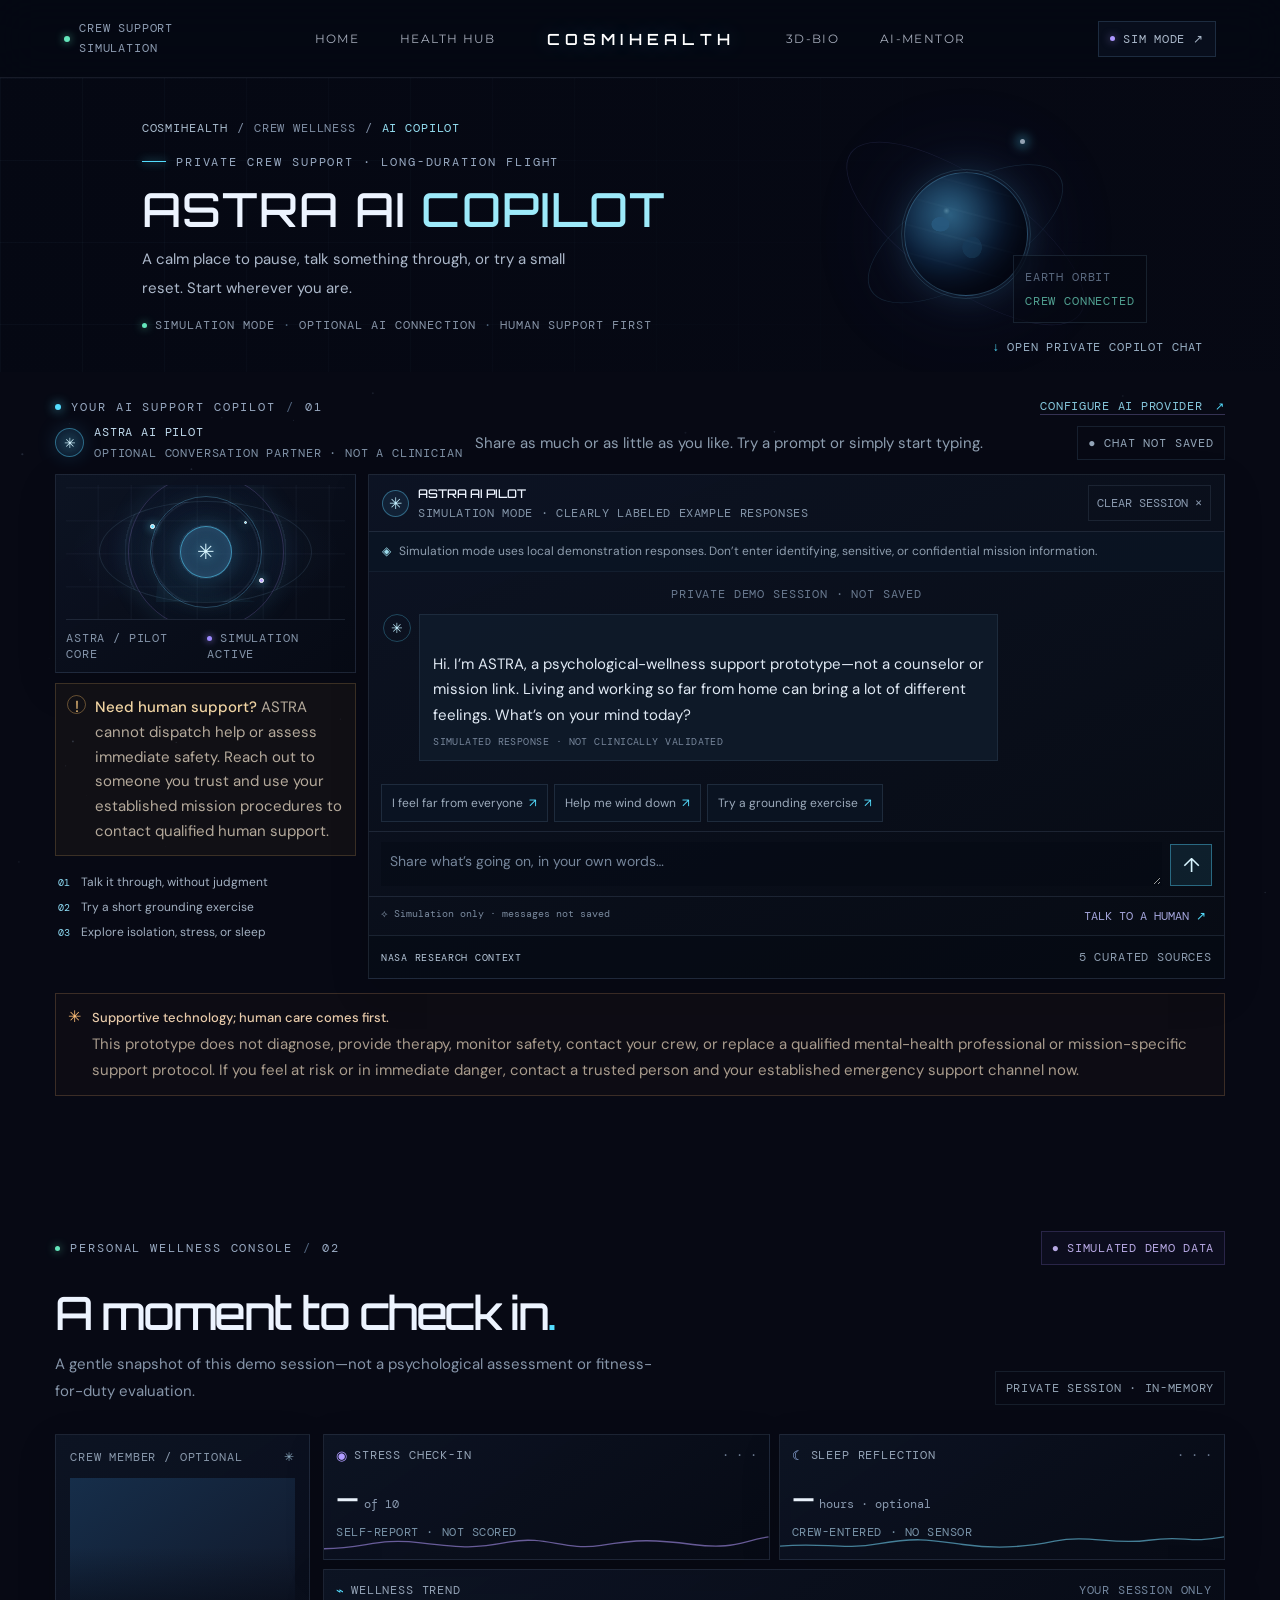
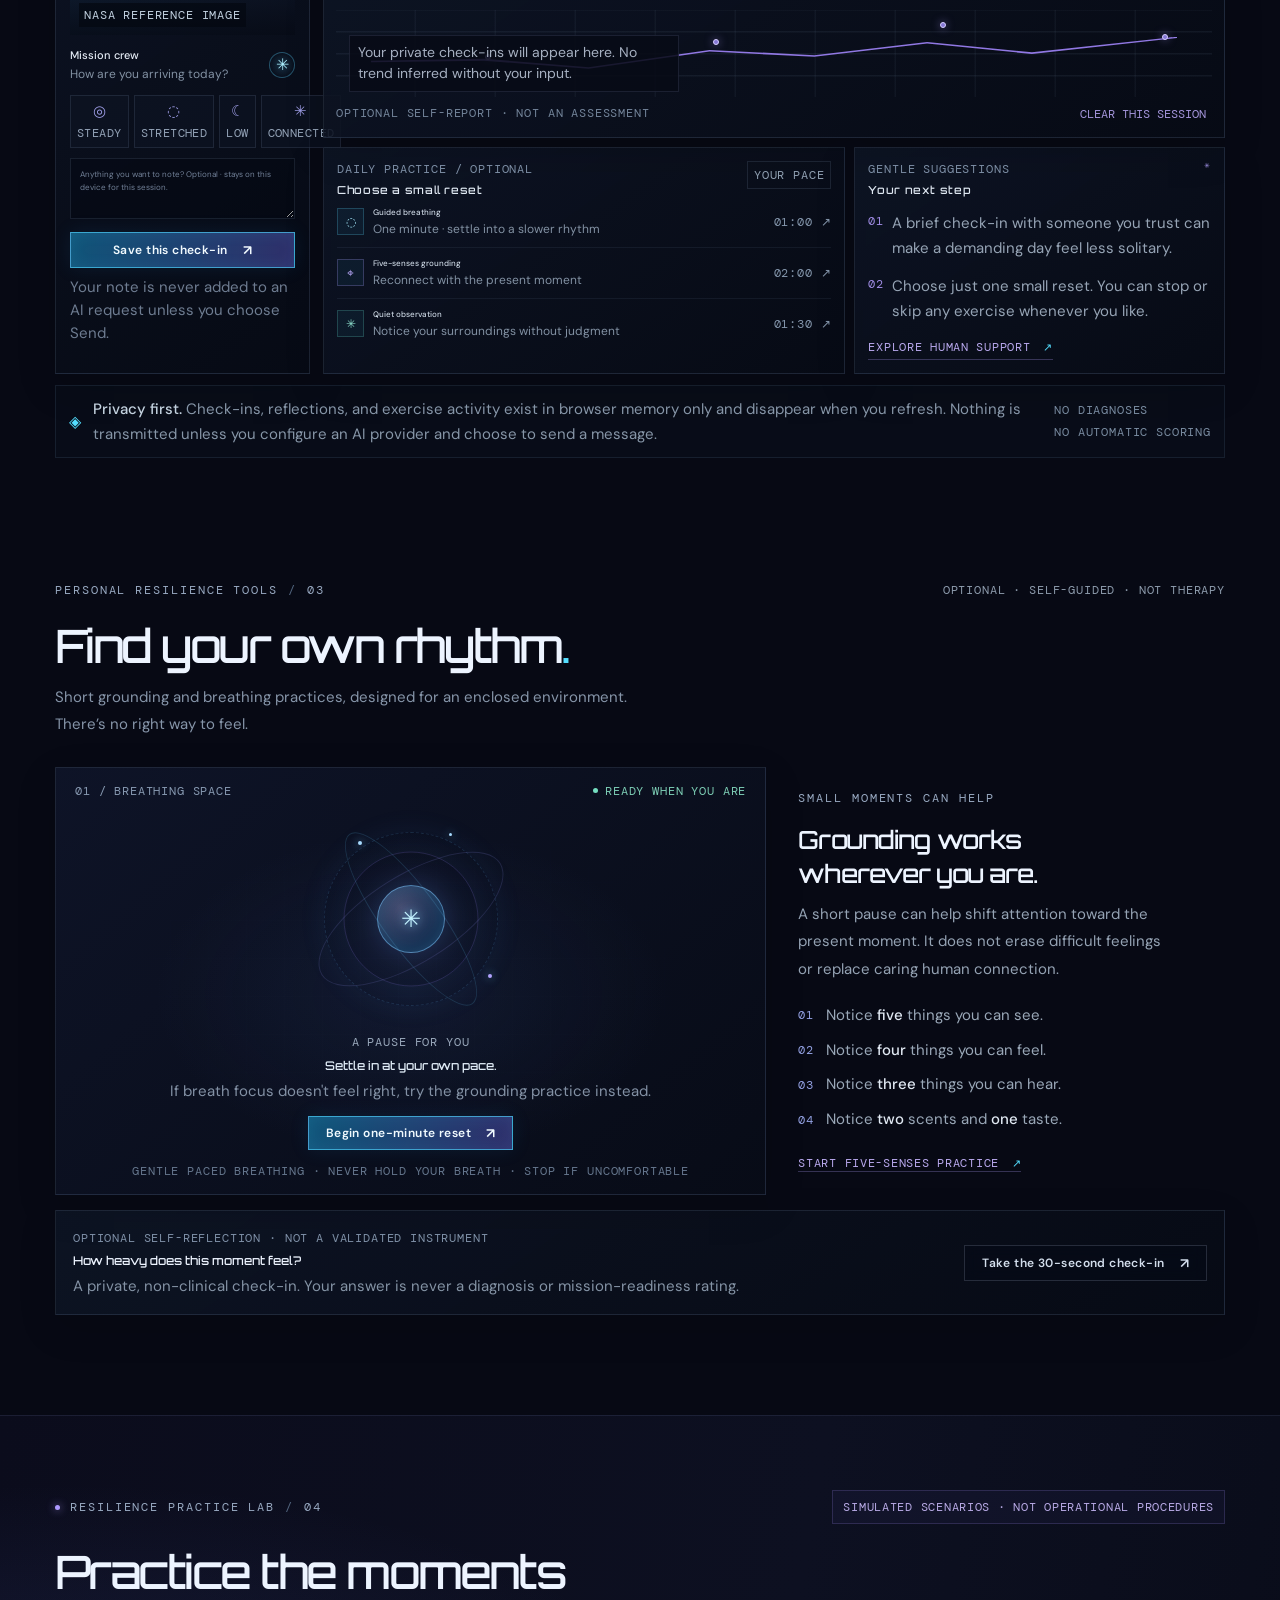
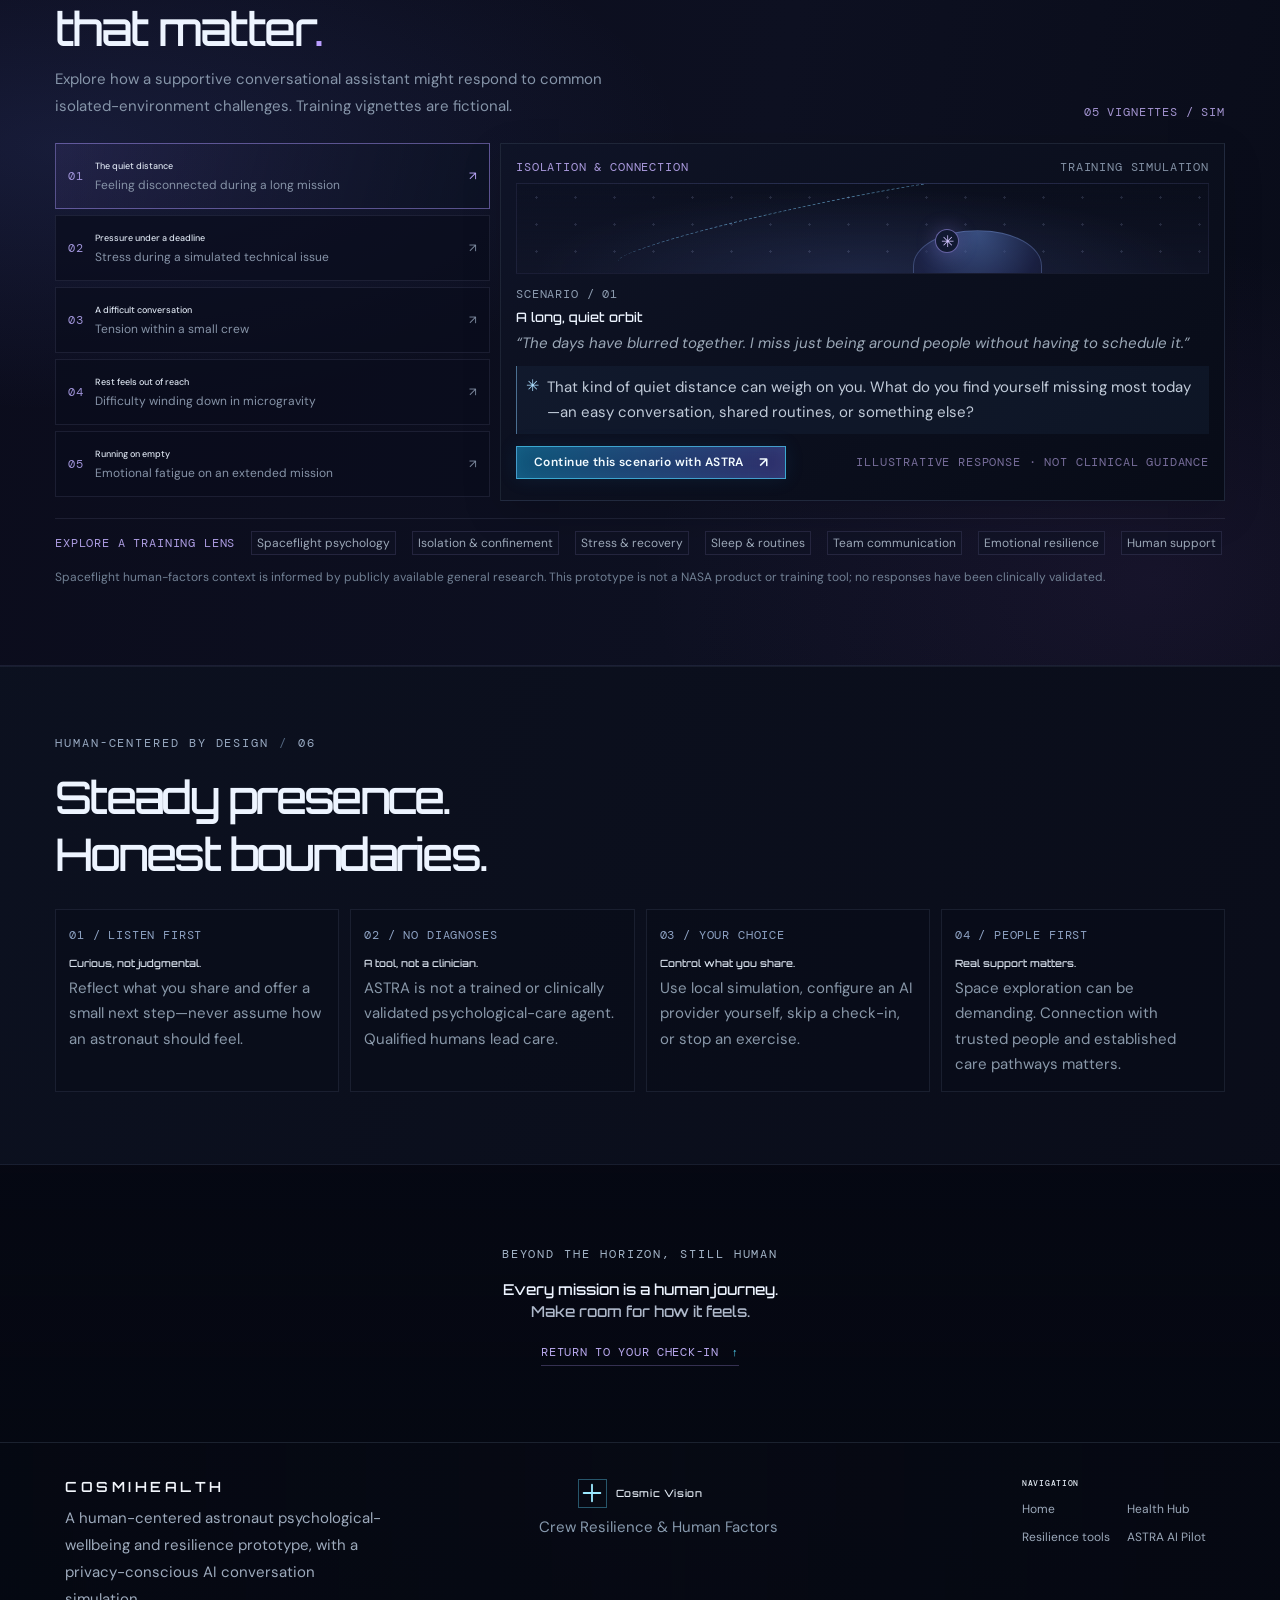
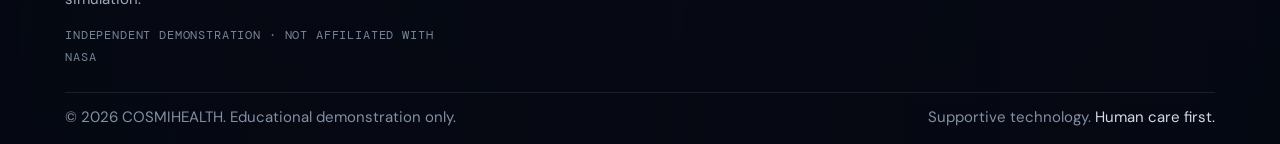
==== commit 7201e5e9: "Add files via upload" ====
--- a/ai-men.html
+++ b/ai-men.html
@@ -25,7 +25,7 @@
         <span class="status-orb"></span><span class="mono">CREW SUPPORT<br />SIMULATION</span>
       </div>
       <nav class="top-nav" aria-label="Main navigation">
-        <a href="home.html">Home</a>
+        <a href="index.html">Home</a>
         <a href="#section-2">Health Hub</a>
         <a class="brand-logo" href="#section-1" aria-label="COSMIHEALTH home">COSMIHEALTH</a>
         <a href="#hologram">3D-Bio</a>
